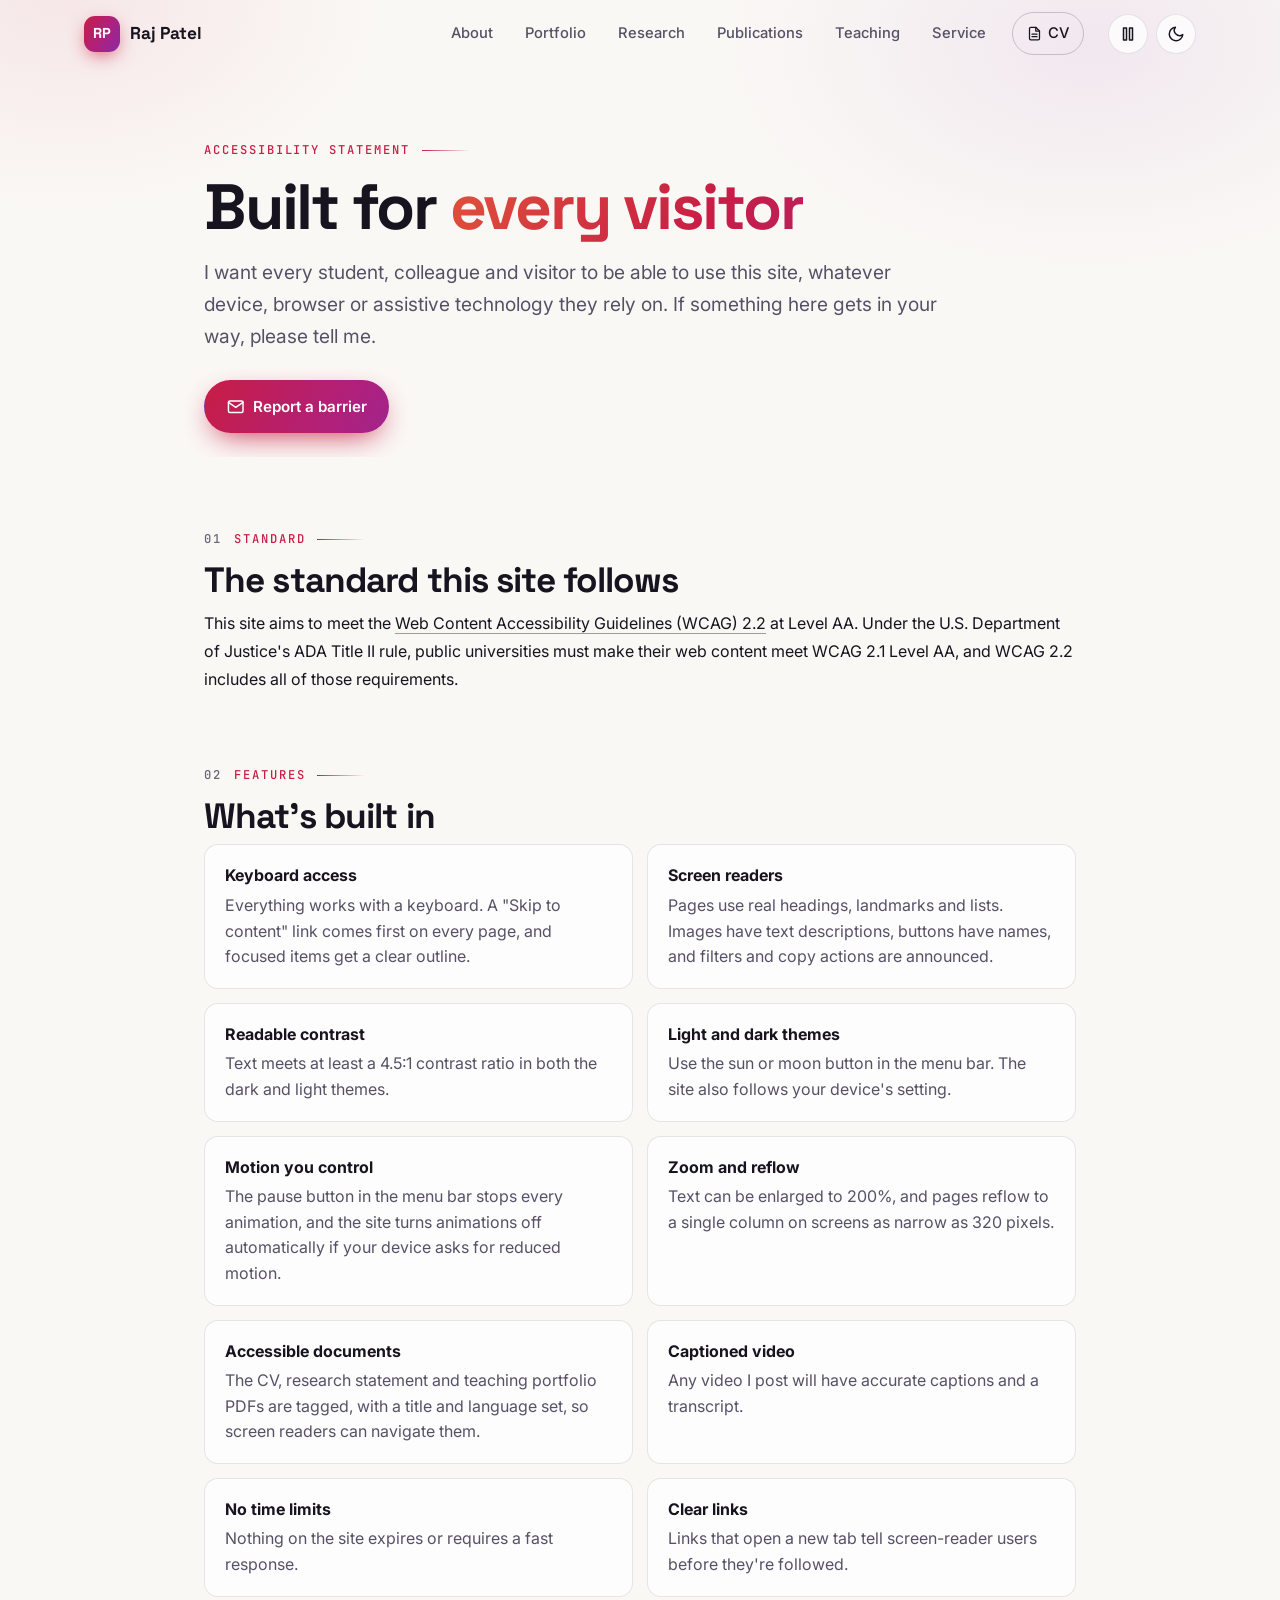
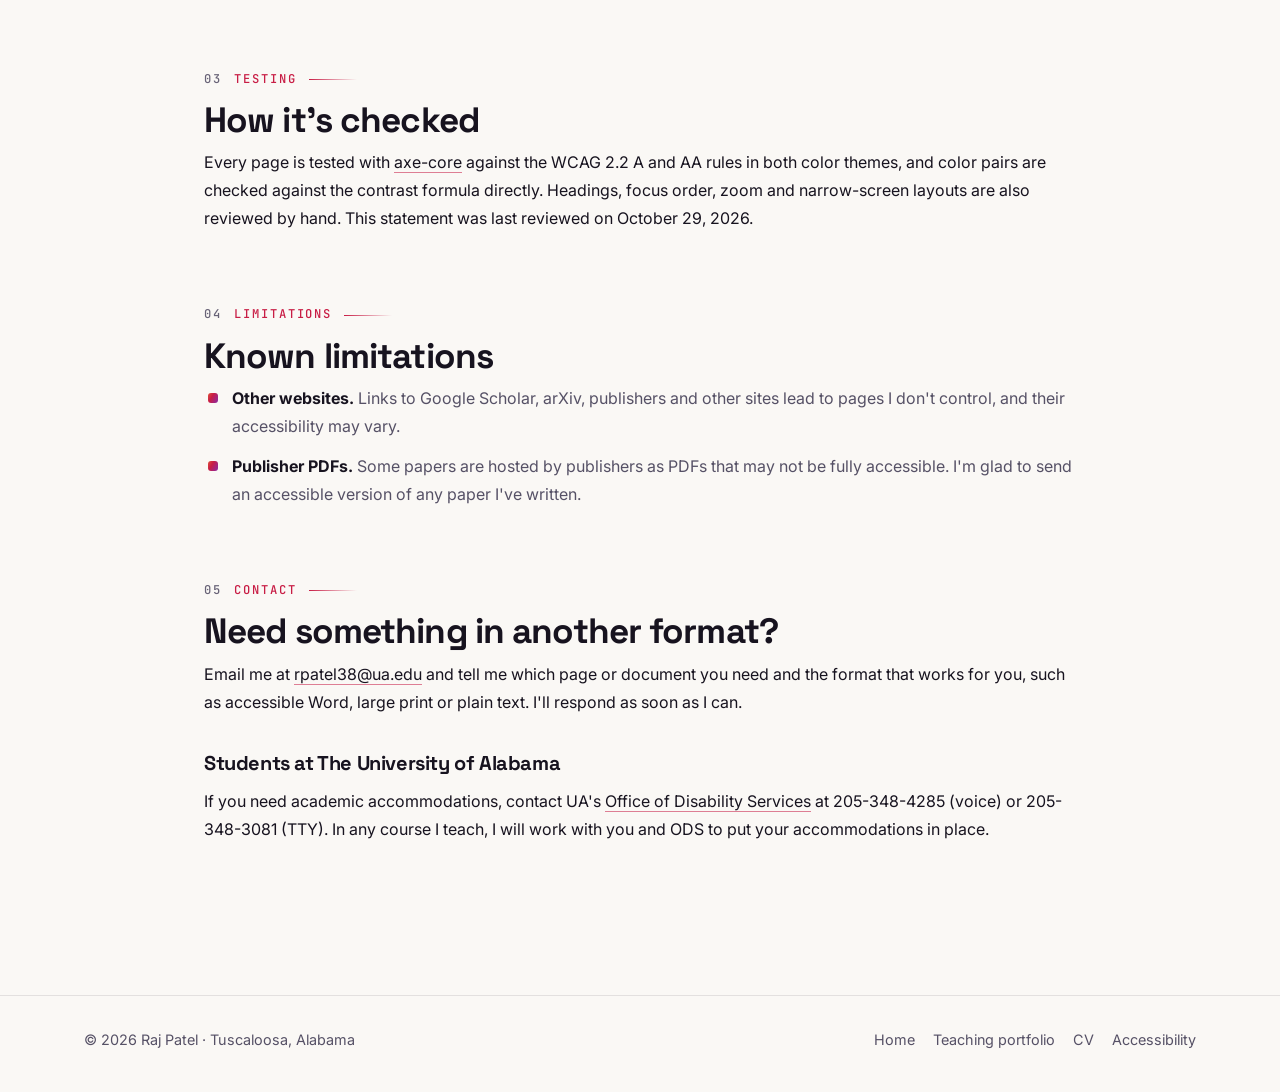
==== accessibility.html @ 174782ba "Added Accessibility Requirement" ====
<!DOCTYPE html>
<html lang="en" data-theme="dark">
<head>
  <meta charset="utf-8">
  <meta name="viewport" content="width=device-width, initial-scale=1">
  <title>Accessibility · Raj Patel</title>
  <meta name="description" content="Accessibility statement for Raj Patel's academic portfolio: standards, built-in features, known limitations, and how to request content in another format.">
  <meta name="author" content="Raj Patel">
  <meta name="theme-color" content="#0b0b12">
  <link rel="canonical" href="https://rajpatel-ua.github.io/accessibility.html">

  <link rel="icon" href="assets/img/favicon.svg" type="image/svg+xml">
  <link rel="preconnect" href="https://fonts.googleapis.com">
  <link rel="preconnect" href="https://fonts.gstatic.com" crossorigin>
  <link href="https://fonts.googleapis.com/css2?family=Inter:wght@400;500;600;700&family=JetBrains+Mono:wght@400;500&family=Space+Grotesk:wght@500;600;700&display=swap" rel="stylesheet">
  <link rel="stylesheet" href="assets/css/style.css">
  <link rel="stylesheet" href="assets/css/doc.css">

  <script>
    (function () {
      var t = localStorage.getItem('theme');
      if (!t) t = window.matchMedia('(prefers-color-scheme: light)').matches ? 'light' : 'dark';
      document.documentElement.setAttribute('data-theme', t);
      document.documentElement.classList.add('js');
      if (localStorage.getItem('motion') === 'paused') document.documentElement.classList.add('motion-paused');
    })();
  </script>
</head>
<body>
  <svg width="0" height="0" style="position:absolute" aria-hidden="true">
    <defs>
      <symbol id="i-sun" viewBox="0 0 24 24"><circle cx="12" cy="12" r="5"/><line x1="12" y1="1" x2="12" y2="3"/><line x1="12" y1="21" x2="12" y2="23"/><line x1="4.22" y1="4.22" x2="5.64" y2="5.64"/><line x1="18.36" y1="18.36" x2="19.78" y2="19.78"/><line x1="1" y1="12" x2="3" y2="12"/><line x1="21" y1="12" x2="23" y2="12"/><line x1="4.22" y1="19.78" x2="5.64" y2="18.36"/><line x1="18.36" y1="5.64" x2="19.78" y2="4.22"/></symbol>
      <symbol id="i-moon" viewBox="0 0 24 24"><path d="M21 12.79A9 9 0 1 1 11.21 3 7 7 0 0 0 21 12.79z"/></symbol>
      <symbol id="i-menu" viewBox="0 0 24 24"><line x1="3" y1="7" x2="21" y2="7"/><line x1="3" y1="12" x2="21" y2="12"/><line x1="3" y1="17" x2="21" y2="17"/></symbol>
      <symbol id="i-close" viewBox="0 0 24 24"><line x1="18" y1="6" x2="6" y2="18"/><line x1="6" y1="6" x2="18" y2="18"/></symbol>
      <symbol id="i-file" viewBox="0 0 24 24"><path d="M14 2H6a2 2 0 0 0-2 2v16a2 2 0 0 0 2 2h12a2 2 0 0 0 2-2V8z"/><polyline points="14 2 14 8 20 8"/><line x1="16" y1="13" x2="8" y2="13"/><line x1="16" y1="17" x2="8" y2="17"/></symbol>
      <symbol id="i-mail" viewBox="0 0 24 24"><path d="M4 4h16c1.1 0 2 .9 2 2v12c0 1.1-.9 2-2 2H4c-1.1 0-2-.9-2-2V6c0-1.1.9-2 2-2z"/><polyline points="22,6 12,13 2,6"/></symbol>
      <symbol id="i-play" viewBox="0 0 24 24"><polygon points="6 4 20 12 6 20 6 4"/></symbol>
      <symbol id="i-pause" viewBox="0 0 24 24"><rect x="6" y="4" width="4" height="16"/><rect x="14" y="4" width="4" height="16"/></symbol>
    </defs>
  </svg>

  <a class="skip-link" href="#main">Skip to content</a>

  <header class="nav is-scrolled" id="nav">
    <div class="container nav__inner">
      <a href="index.html" class="brand" aria-label="Raj Patel, home">
        <span class="brand__mark">RP</span>
        <span class="brand__name">Raj Patel</span>
      </a>
      <nav class="nav__links" id="nav-links" aria-label="Primary">
        <a href="index.html#about">About</a>
        <a href="index.html#portfolio">Portfolio</a>
        <a href="index.html#research">Research</a>
        <a href="index.html#publications">Publications</a>
        <a href="teaching.html">Teaching</a>
        <a href="index.html#service">Service</a>
        <a href="cv.html" class="nav__cta"><svg aria-hidden="true" focusable="false" class="icon"><use href="#i-file"/></svg> CV</a>
      </nav>
      <div class="nav__actions">
        <button class="icon-btn" id="motion-toggle" aria-pressed="false" aria-label="Pause animations" title="Pause animations">
          <svg aria-hidden="true" focusable="false" class="icon icon--pause"><use href="#i-pause"/></svg>
          <svg aria-hidden="true" focusable="false" class="icon icon--play"><use href="#i-play"/></svg>
        </button>
        <button class="icon-btn" id="theme-toggle" aria-label="Switch color theme" title="Switch color theme">
          <svg aria-hidden="true" focusable="false" class="icon icon--sun"><use href="#i-sun"/></svg>
          <svg aria-hidden="true" focusable="false" class="icon icon--moon"><use href="#i-moon"/></svg>
        </button>
        <button class="icon-btn nav__burger" id="nav-burger" aria-label="Open menu" aria-expanded="false" aria-controls="nav-links">
          <svg aria-hidden="true" focusable="false" class="icon icon--open"><use href="#i-menu"/></svg>
          <svg aria-hidden="true" focusable="false" class="icon icon--close"><use href="#i-close"/></svg>
        </button>
      </div>
    </div>
  </header>

  <main id="main">
    <section class="page-hero">
      <div class="container">
        <p class="eyebrow">Accessibility statement</p>
        <h1>Built for <span class="grad-text">every visitor</span></h1>
        <p class="page-hero__lead">
          I want every student, colleague and visitor to be able to use this site, whatever device, browser or
          assistive technology they rely on. If something here gets in your way, please tell me.
        </p>
        <div class="page-hero__actions">
          <a class="btn btn--primary" href="mailto:rpatel38@ua.edu?subject=Accessibility%20on%20rajpatel-ua.github.io"><svg aria-hidden="true" focusable="false" class="icon"><use href="#i-mail"/></svg> Report a barrier</a>
        </div>
      </div>
    </section>

    <div class="doc">
      <section class="doc-section" id="standard">
        <p class="eyebrow"><span>01</span> Standard</p>
        <h2>The standard this site follows</h2>
        <p>
          This site aims to meet the <a href="https://www.w3.org/TR/WCAG22/" target="_blank" rel="noopener">Web Content
          Accessibility Guidelines (WCAG) 2.2</a> at Level AA. Under the U.S. Department of Justice's ADA Title II rule,
          public universities must make their web content meet WCAG 2.1 Level AA, and WCAG 2.2 includes all of
          those requirements.
        </p>
      </section>

      <section class="doc-section" id="features">
        <p class="eyebrow"><span>02</span> Features</p>
        <h2>What's built in</h2>
        <ul class="a11y-list">
          <li><b>Keyboard access</b>Everything works with a keyboard. A "Skip to content" link comes first on every page, and focused items get a clear outline.</li>
          <li><b>Screen readers</b>Pages use real headings, landmarks and lists. Images have text descriptions, buttons have names, and filters and copy actions are announced.</li>
          <li><b>Readable contrast</b>Text meets at least a 4.5:1 contrast ratio in both the dark and light themes.</li>
          <li><b>Light and dark themes</b>Use the sun or moon button in the menu bar. The site also follows your device's setting.</li>
          <li><b>Motion you control</b>The pause button in the menu bar stops every animation, and the site turns animations off automatically if your device asks for reduced motion.</li>
          <li><b>Zoom and reflow</b>Text can be enlarged to 200%, and pages reflow to a single column on screens as narrow as 320 pixels.</li>
          <li><b>Accessible documents</b>The CV, research statement and teaching portfolio PDFs are tagged, with a title and language set, so screen readers can navigate them.</li>
          <li><b>Captioned video</b>Any video I post will have accurate captions and a transcript.</li>
          <li><b>No time limits</b>Nothing on the site expires or requires a fast response.</li>
          <li><b>Clear links</b>Links that open a new tab tell screen-reader users before they're followed.</li>
        </ul>
      </section>

      <section class="doc-section" id="testing">
        <p class="eyebrow"><span>03</span> Testing</p>
        <h2>How it's checked</h2>
        <p>
          Every page is tested with <a href="https://github.com/dequelabs/axe-core" target="_blank" rel="noopener">axe-core</a>
          against the WCAG 2.2 A and AA rules in both color themes, and color pairs are checked against the contrast
          formula directly. Headings, focus order, zoom and narrow-screen layouts are also reviewed by hand. This
          statement was last reviewed on October 29, 2026.
        </p>
      </section>

      <section class="doc-section" id="limitations">
        <p class="eyebrow"><span>04</span> Limitations</p>
        <h2>Known limitations</h2>
        <ul class="checklist">
          <li><b>Other websites.</b> Links to Google Scholar, arXiv, publishers and other sites lead to pages I don't control, and their accessibility may vary.</li>
          <li><b>Publisher PDFs.</b> Some papers are hosted by publishers as PDFs that may not be fully accessible. I'm glad to send an accessible version of any paper I've written.</li>
        </ul>
      </section>

      <section class="doc-section" id="contact">
        <p class="eyebrow"><span>05</span> Contact</p>
        <h2>Need something in another format?</h2>
        <p>
          Email me at <a href="mailto:rpatel38@ua.edu?subject=Accessibility%20on%20rajpatel-ua.github.io">rpatel38@ua.edu</a>
          and tell me which page or document you need and the format that works for you, such as accessible Word,
          large print or plain text. I'll respond as soon as I can.
        </p>
        <h3>Students at The University of Alabama</h3>
        <p>
          If you need academic accommodations, contact UA's
          <a href="https://ods.ua.edu/" target="_blank" rel="noopener">Office of Disability Services</a>
          at 205-348-4285 (voice) or 205-348-3081 (TTY). In any course I teach, I will work with you and ODS to put
          your accommodations in place.
        </p>
      </section>
    </div>
  </main>

  <footer class="footer">
    <div class="container footer__inner">
      <p>© <span id="year">2026</span> Raj Patel · Tuscaloosa, Alabama</p>
      <p class="footer__links"><a href="index.html">Home</a><a href="teaching.html">Teaching portfolio</a><a href="cv.html">CV</a><a href="accessibility.html" aria-current="page">Accessibility</a></p>
    </div>
  </footer>

  <script src="assets/js/main.js" defer></script>
</body>
</html>
---- assets/css/style.css ----
/* ==========================================================================
   Raj Patel · personal site
   Palette: UA crimson → plum (a nod to the burgundy suit), teal "secure" signal.
   ========================================================================== */

:root {
  --font-display: "Space Grotesk", "Inter", system-ui, sans-serif;
  --font-body: "Inter", system-ui, -apple-system, "Segoe UI", Roboto, sans-serif;
  --font-mono: "JetBrains Mono", ui-monospace, SFMono-Regular, Menlo, monospace;

  --radius-sm: 10px;
  --radius: 18px;
  --radius-lg: 28px;
  --nav-h: 68px;
  --ease: cubic-bezier(.2, .7, .2, 1);
}

[data-theme="dark"] {
  --bg: #0b0b12;
  --bg-2: #101019;
  --surface: rgba(255, 255, 255, .035);
  --surface-solid: #14141f;
  --surface-hover: rgba(255, 255, 255, .06);
  --border: rgba(255, 255, 255, .09);
  --border-strong: rgba(255, 255, 255, .16);
  --text: #eeedf5;
  --muted: #a6a4b8;
  --faint: #908ea6;
  --accent: #ff4f6e;
  --accent-2: #c04bd9;
  --accent-3: #ff7a59;
  --signal: #3ee6c4;
  --accent-soft: rgba(255, 79, 110, .12);
  --plum-soft: rgba(192, 75, 217, .12);
  --signal-soft: rgba(62, 230, 196, .12);
  --shadow: 0 20px 60px -20px rgba(0, 0, 0, .6);
  --nav-bg: rgba(11, 11, 18, .72);
  --canvas-alpha: .55;
  color-scheme: dark;
}

[data-theme="light"] {
  --bg: #faf8f5;
  --bg-2: #f3efe9;
  --surface: rgba(255, 255, 255, .75);
  --surface-solid: #ffffff;
  --surface-hover: #ffffff;
  --border: rgba(24, 18, 36, .1);
  --border-strong: rgba(24, 18, 36, .2);
  --text: #17131f;
  --muted: #565166;
  --faint: #686377;
  --accent: #c81d45;
  --accent-2: #8a2aa6;
  --accent-3: #e0533a;
  --signal: #077562;
  --accent-soft: rgba(200, 29, 69, .08);
  --plum-soft: rgba(138, 42, 166, .08);
  --signal-soft: rgba(12, 154, 128, .1);
  --shadow: 0 20px 50px -24px rgba(40, 20, 50, .25);
  --nav-bg: rgba(250, 248, 245, .78);
  --canvas-alpha: .45;
  color-scheme: light;
}

:root {
  --grad: linear-gradient(120deg, var(--accent-3) 0%, var(--accent) 38%, var(--accent-2) 100%);
  /* Deeper gradient for filled controls so white text stays above 5.6:1 */
  --grad-fill: linear-gradient(120deg, #c81d45 0%, #b0207a 50%, #8a2aa6 100%);
}

/* ---------- Base ---------- */
*, *::before, *::after { box-sizing: border-box; }

html {
  scroll-behavior: smooth;
  scroll-padding-top: calc(var(--nav-h) + 16px);
  -webkit-text-size-adjust: 100%;
}

body {
  margin: 0;
  font-family: var(--font-body);
  font-size: 1rem;
  line-height: 1.65;
  color: var(--text);
  background: var(--bg);
  -webkit-font-smoothing: antialiased;
  text-rendering: optimizeLegibility;
  transition: background-color .4s var(--ease), color .4s var(--ease);
  overflow-x: hidden;
}

img { max-width: 100%; display: block; }
a { color: inherit; text-decoration: none; }
p { margin: 0 0 1rem; }
h1, h2, h3, h4 {
  font-family: var(--font-display);
  line-height: 1.15;
  margin: 0;
  letter-spacing: -.02em;
}
ul, ol { margin: 0; padding: 0; }
button { font: inherit; color: inherit; cursor: pointer; }
::selection { background: #c81d45; color: #fff; }

:focus-visible {
  outline: 2px solid var(--accent);
  outline-offset: 3px;
  border-radius: 6px;
}

.container {
  width: 100%;
  max-width: 1160px;
  margin: 0 auto;
  padding: 0 24px;
}

.icon {
  width: 1.15em;
  height: 1.15em;
  flex-shrink: 0;
  fill: none;
  stroke: currentColor;
  stroke-width: 2;
  stroke-linecap: round;
  stroke-linejoin: round;
}

.mono { font-family: var(--font-mono); font-size: .82rem; }
.muted { color: var(--faint); }

.grad-text {
  background: var(--grad);
  background-size: 200% 100%;
  -webkit-background-clip: text;
  background-clip: text;
  color: transparent;
  animation: shimmer 8s ease-in-out infinite;
}

@keyframes shimmer {
  0%, 100% { background-position: 0% 50%; }
  50% { background-position: 100% 50%; }
}

.skip-link {
  position: absolute;
  left: 16px;
  top: -60px;
  z-index: 100;
  padding: 10px 16px;
  background: var(--accent);
  color: #fff;
  border-radius: var(--radius-sm);
  transition: top .2s;
}
.skip-link:focus { top: 16px; }

/* ---------- Buttons ---------- */
.btn {
  display: inline-flex;
  align-items: center;
  gap: .55rem;
  padding: .8rem 1.35rem;
  border-radius: 999px;
  font-weight: 600;
  font-size: .95rem;
  border: 1px solid transparent;
  transition: transform .25s var(--ease), box-shadow .25s var(--ease), background-color .25s, border-color .25s;
  white-space: nowrap;
}
.btn:hover { transform: translateY(-2px); }

.btn--primary {
  background: var(--grad-fill);
  background-size: 150% 100%;
  color: #fff;
  box-shadow: 0 10px 30px -10px var(--accent);
}
.btn--primary:hover {
  background-position: 100% 0;
  box-shadow: 0 16px 40px -12px var(--accent);
}

.btn--ghost {
  background: var(--surface);
  border-color: var(--border-strong);
  backdrop-filter: blur(8px);
}
.btn--ghost:hover { border-color: var(--accent); }

.btn--icon {
  width: 46px;
  height: 46px;
  padding: 0;
  justify-content: center;
  background: var(--surface);
  border-color: var(--border-strong);
}
.btn--icon:hover { border-color: var(--accent); color: var(--accent); }

.btn--sm { padding: .6rem 1.1rem; font-size: .88rem; }

.icon-btn {
  display: inline-grid;
  place-items: center;
  width: 40px;
  height: 40px;
  border-radius: 50%;
  background: var(--surface);
  border: 1px solid var(--border);
  transition: border-color .2s, color .2s, transform .2s;
}
.icon-btn:hover { border-color: var(--accent); color: var(--accent); }
.icon-btn .icon { width: 18px; height: 18px; }

/* ---------- Nav ---------- */
.nav {
  position: fixed;
  inset: 0 0 auto 0;
  height: var(--nav-h);
  z-index: 50;
  transition: background-color .3s, border-color .3s, backdrop-filter .3s;
  border-bottom: 1px solid transparent;
}
.nav.is-scrolled {
  background: var(--nav-bg);
  backdrop-filter: saturate(160%) blur(14px);
  -webkit-backdrop-filter: saturate(160%) blur(14px);
  border-bottom-color: var(--border);
}

.nav__inner {
  height: 100%;
  display: flex;
  align-items: center;
  justify-content: space-between;
  gap: 24px;
}

.brand {
  display: inline-flex;
  align-items: center;
  gap: 10px;
  font-family: var(--font-display);
  font-weight: 700;
  font-size: 1.08rem;
}
.brand__mark {
  display: grid;
  place-items: center;
  width: 36px;
  height: 36px;
  border-radius: 11px;
  background: var(--grad-fill);
  color: #fff;
  font-size: .9rem;
  letter-spacing: .02em;
  box-shadow: 0 6px 20px -6px var(--accent);
  transition: transform .4s var(--ease);
}
.brand:hover .brand__mark { transform: rotate(-8deg) scale(1.05); }

.nav__links {
  display: flex;
  align-items: center;
  gap: 4px;
  margin-left: auto;
}
.nav__links a {
  position: relative;
  padding: 8px 14px;
  font-size: .92rem;
  font-weight: 500;
  color: var(--muted);
  border-radius: 999px;
  transition: color .2s, background-color .2s;
}
.nav__links a:hover { color: var(--text); }
.nav__links a.is-active { color: var(--text); background: var(--surface-hover); }
.nav__links .nav__cta {
  margin-left: 8px;
  color: var(--text);
  border: 1px solid var(--border-strong);
}
.nav__links .nav__cta:hover { border-color: var(--accent); color: var(--accent); }

.nav__actions { display: flex; gap: 8px; align-items: center; }

[data-theme="dark"] .icon--moon,
[data-theme="light"] .icon--sun { display: none; }

.nav__burger { display: none; }
.nav__burger .icon--close { display: none; }
.nav__burger[aria-expanded="true"] .icon--open { display: none; }
.nav__burger[aria-expanded="true"] .icon--close { display: block; }

/* ---------- Hero ---------- */
.hero {
  position: relative;
  min-height: 100vh;
  min-height: 100svh;
  display: flex;
  align-items: center;
  padding: calc(var(--nav-h) + 48px) 0 96px;
  overflow: hidden;
  isolation: isolate;
}

.hero__canvas {
  position: absolute;
  inset: 0;
  width: 100%;
  height: 100%;
  z-index: -1;
  opacity: var(--canvas-alpha);
  -webkit-mask-image: linear-gradient(to bottom, #000 55%, transparent);
  mask-image: linear-gradient(to bottom, #000 55%, transparent);
}

.hero__glow {
  position: absolute;
  inset: 0;
  z-index: -2;
  background:
    radial-gradient(600px 420px at 78% 35%, var(--plum-soft), transparent 70%),
    radial-gradient(520px 380px at 12% 20%, var(--accent-soft), transparent 70%),
    radial-gradient(500px 300px at 50% 110%, var(--signal-soft), transparent 70%);
}

.hero__grid {
  display: grid;
  grid-template-columns: 1.12fr .88fr;
  gap: 64px;
  align-items: center;
}

.pill {
  display: inline-flex;
  align-items: center;
  gap: 10px;
  padding: 7px 14px 7px 12px;
  margin-bottom: 26px;
  font-family: var(--font-mono);
  font-size: .76rem;
  color: var(--muted);
  border: 1px solid var(--border-strong);
  border-radius: 999px;
  background: var(--surface);
  backdrop-filter: blur(8px);
}
.pill__dot, .live-dot {
  position: relative;
  width: 8px;
  height: 8px;
  border-radius: 50%;
  background: var(--signal);
  flex-shrink: 0;
}
.pill__dot::after, .live-dot::after {
  content: "";
  position: absolute;
  inset: -4px;
  border-radius: 50%;
  border: 2px solid var(--signal);
  opacity: 0;
  animation: ping 2.4s var(--ease) infinite;
}
@keyframes ping {
  0% { transform: scale(.5); opacity: .8; }
  100% { transform: scale(1.8); opacity: 0; }
}

.hero__title {
  font-size: clamp(2.9rem, 6.4vw, 5.4rem);
  font-weight: 700;
  letter-spacing: -.035em;
  line-height: 1.02;
  margin-bottom: 22px;
}

.hero__lead {
  font-size: clamp(1.15rem, 1.9vw, 1.45rem);
  line-height: 1.5;
  color: var(--muted);
  max-width: 32ch;
  margin-bottom: 26px;
}

.terminal {
  display: inline-flex;
  flex-wrap: wrap;
  align-items: center;
  gap: 10px;
  padding: 12px 18px;
  margin-bottom: 32px;
  font-family: var(--font-mono);
  font-size: .9rem;
  background: var(--surface-solid);
  border: 1px solid var(--border);
  border-radius: 14px;
  box-shadow: var(--shadow);
  max-width: 100%;
}
.terminal__prompt { color: var(--signal); }
.terminal__cmd { color: var(--faint); }
.terminal__out { color: var(--text); font-weight: 500; min-height: 1.4em; }
.terminal__caret {
  display: inline-block;
  width: 9px;
  height: 1.15em;
  margin-left: -6px;
  background: var(--accent);
  border-radius: 2px;
  animation: blink 1s steps(1) infinite;
}
@keyframes blink { 50% { opacity: 0; } }

.hero__ctas {
  display: flex;
  flex-wrap: wrap;
  gap: 12px;
  margin-bottom: 44px;
}

.stats {
  display: grid;
  grid-template-columns: repeat(4, minmax(0, 1fr));
  gap: 8px;
  margin: 0;
  padding-top: 26px;
  border-top: 1px solid var(--border);
  max-width: 520px;
}
.stat { display: flex; flex-direction: column-reverse; }
.stat dt {
  font-family: var(--font-mono);
  font-size: .74rem;
  text-transform: uppercase;
  letter-spacing: .1em;
  color: var(--faint);
}
.stat dd {
  margin: 0;
  font-family: var(--font-display);
  font-size: clamp(1.7rem, 3vw, 2.2rem);
  font-weight: 700;
  line-height: 1.1;
}
.stats__note {
  margin-top: 10px;
  font-family: var(--font-mono);
  font-size: .72rem;
  color: var(--faint);
}

/* Portrait */
.hero__visual { display: flex; justify-content: center; }

.portrait {
  position: relative;
  width: min(420px, 100%);
  aspect-ratio: 4 / 5;
}

.portrait__ring {
  position: absolute;
  inset: -3px;
  border-radius: calc(var(--radius-lg) + 3px);
  overflow: hidden;
  z-index: 0;
}
.portrait__ring::before {
  content: "";
  position: absolute;
  inset: -50%;
  background: conic-gradient(from 0deg, var(--accent-3), var(--accent), var(--accent-2), var(--signal), var(--accent-3));
  animation: spin 10s linear infinite;
}
.portrait::before {
  content: "";
  position: absolute;
  inset: 8%;
  z-index: -1;
  background: var(--grad);
  filter: blur(60px);
  opacity: .45;
  border-radius: 50%;
}
@keyframes spin { to { transform: rotate(360deg); } }

.portrait__frame {
  position: relative;
  z-index: 1;
  width: 100%;
  height: 100%;
  border-radius: var(--radius-lg);
  overflow: hidden;
  background: var(--surface-solid);
}
.portrait__frame img {
  width: 100%;
  height: 100%;
  object-fit: cover;
  object-position: 50% 12%;
  transform: scale(1.02);
  transition: transform .8s var(--ease);
}
.portrait:hover .portrait__frame img { transform: scale(1.06); }



.scroll-cue {
  position: absolute;
  left: 50%;
  bottom: 28px;
  width: 26px;
  height: 42px;
  margin-left: -13px;
  border: 2px solid var(--border-strong);
  border-radius: 14px;
}
.scroll-cue span {
  position: absolute;
  left: 50%;
  top: 8px;
  width: 4px;
  height: 8px;
  margin-left: -2px;
  border-radius: 2px;
  background: var(--accent);
  animation: scroll 1.8s var(--ease) infinite;
}
@keyframes scroll {
  0% { transform: translateY(0); opacity: 1; }
  80% { transform: translateY(14px); opacity: 0; }
  100% { opacity: 0; }
}

/* ---------- Sections ---------- */
.section { padding: 112px 0; position: relative; }
.section--tight { padding: 0 0 24px; }

.section__head { max-width: 760px; margin-bottom: 56px; }
.section__head h2 {
  font-size: clamp(2rem, 4.2vw, 3.2rem);
  font-weight: 700;
  letter-spacing: -.03em;
}
.section__sub {
  margin: 18px 0 0;
  font-size: 1.08rem;
  color: var(--muted);
}
.section__sub a {
  color: var(--text);
  border-bottom: 1px solid var(--accent);
}
.section__sub a:hover { color: var(--accent); }

.eyebrow {
  display: flex;
  align-items: center;
  gap: 12px;
  margin-bottom: 14px;
  font-family: var(--font-mono);
  font-size: .76rem;
  font-weight: 500;
  text-transform: uppercase;
  letter-spacing: .16em;
  color: var(--accent);
}
.eyebrow span {
  color: var(--faint);
}
.eyebrow::after {
  content: "";
  height: 1px;
  width: 48px;
  background: linear-gradient(90deg, var(--accent), transparent);
}
.eyebrow--inline::after { display: none; }

/* ---------- About ---------- */
.about {
  display: grid;
  grid-template-columns: 1.55fr 1fr;
  gap: 56px;
  align-items: start;
}
.about__body p {
  color: var(--muted);
  font-size: 1.05rem;
  line-height: 1.8;
}
.about__body strong { color: var(--text); font-weight: 600; }
.about__body .about__intro {
  font-size: clamp(1.15rem, 1.8vw, 1.32rem);
  line-height: 1.6;
  color: var(--text);
  margin-bottom: 1.4rem;
}

.toolbox { margin-top: 32px; }
.toolbox__label {
  font-family: var(--font-mono);
  font-size: .72rem;
  text-transform: uppercase;
  letter-spacing: .14em;
  color: var(--faint) !important;
  margin-bottom: 12px !important;
}

.tags {
  display: flex;
  flex-wrap: wrap;
  gap: 8px;
  list-style: none;
}
.tags li {
  padding: 6px 13px;
  font-size: .84rem;
  color: var(--muted);
  background: var(--surface);
  border: 1px solid var(--border);
  border-radius: 999px;
  transition: border-color .2s, color .2s, transform .2s;
}
.tags li:hover { border-color: var(--accent); color: var(--text); transform: translateY(-1px); }
.tags--outline li { border-color: color-mix(in srgb, var(--accent) 40%, transparent); color: var(--text); }
.tags--sm li { font-size: .78rem; padding: 4px 11px; }

.facts {
  position: sticky;
  top: calc(var(--nav-h) + 24px);
  padding: 8px;
  border-radius: var(--radius);
  background: var(--surface);
  border: 1px solid var(--border);
  box-shadow: var(--shadow);
}
.facts__row {
  display: flex;
  align-items: center;
  gap: 16px;
  padding: 16px;
  border-radius: 12px;
  transition: background-color .2s;
}
.facts__row + .facts__row { border-top: 1px solid var(--border); }
.facts__row:hover { background: var(--surface-hover); }
.facts__row .icon {
  width: 40px;
  height: 40px;
  padding: 10px;
  border-radius: 12px;
  color: var(--accent);
  background: var(--accent-soft);
}
.facts__row span {
  display: block;
  font-family: var(--font-mono);
  font-size: .74rem;
  text-transform: uppercase;
  letter-spacing: .1em;
  color: var(--faint);
}
.facts__row strong { font-weight: 600; font-size: .98rem; }

/* ---------- News ---------- */
.news {
  display: grid;
  grid-template-columns: 180px 1fr;
  gap: 32px;
  padding: 32px 36px;
  border-radius: var(--radius);
  background: var(--surface);
  border: 1px solid var(--border);
}
.news__title {
  display: flex;
  align-items: center;
  gap: 12px;
  font-size: 1.3rem;
  height: fit-content;
}
.news__list { list-style: none; }
.news__list li {
  display: grid;
  grid-template-columns: 96px 1fr;
  gap: 16px;
  padding: 12px 0;
  border-bottom: 1px dashed var(--border);
}
.news__list li:first-child { padding-top: 0; }
.news__list li:last-child { border-bottom: 0; padding-bottom: 0; }
.news__list time {
  font-family: var(--font-mono);
  font-size: .78rem;
  color: var(--accent);
  padding-top: 3px;
  white-space: nowrap;
}
.news__list p { margin: 0; color: var(--muted); font-size: .97rem; }
.news__list strong { color: var(--text); font-weight: 600; }
.news__list a { color: var(--text); border-bottom: 1px solid color-mix(in srgb, var(--accent) 50%, transparent); transition: color .2s; }
.news__list a:hover { color: var(--accent); }

/* ---------- Research ---------- */
.spotlight {
  display: grid;
  grid-template-columns: 1.2fr .8fr;
  gap: 48px;
  padding: 48px;
  border-radius: var(--radius-lg);
  border: 1px solid transparent;
  background:
    linear-gradient(var(--surface-solid), var(--surface-solid)) padding-box,
    linear-gradient(135deg, color-mix(in srgb, var(--accent) 70%, transparent), var(--border) 40%, var(--border) 60%, color-mix(in srgb, var(--accent-2) 70%, transparent)) border-box;
  box-shadow: var(--shadow);
  margin-bottom: 24px;
  position: relative;
  overflow: hidden;
}
.spotlight::before {
  content: "";
  position: absolute;
  width: 420px;
  height: 420px;
  top: -200px;
  right: -120px;
  background: radial-gradient(circle, var(--plum-soft), transparent 70%);
  pointer-events: none;
}
.spotlight__badge {
  display: inline-flex;
  align-items: center;
  gap: 8px;
  padding: 6px 12px;
  border-radius: 999px;
  font-family: var(--font-mono);
  font-size: .72rem;
  text-transform: uppercase;
  letter-spacing: .1em;
  color: var(--accent);
  background: var(--accent-soft);
  margin-bottom: 18px;
}
.spotlight h3 {
  font-size: clamp(1.45rem, 2.4vw, 1.95rem);
  font-weight: 700;
  line-height: 1.22;
  margin-bottom: 12px;
}
.spotlight__venue {
  font-family: var(--font-mono);
  font-size: .82rem;
  color: var(--accent-2);
  margin-bottom: 18px;
}
[data-theme="dark"] .spotlight__venue { color: #d98ae8; }
.spotlight__text > p:not([class]) { color: var(--muted); line-height: 1.75; }
.spotlight__note {
  padding: 12px 16px;
  border-left: 3px solid var(--accent);
  background: var(--accent-soft);
  border-radius: 0 10px 10px 0;
  font-size: .95rem;
  color: var(--muted);
}
.spotlight__note strong { color: var(--text); }
.spotlight__links {
  display: flex;
  flex-wrap: wrap;
  align-items: center;
  gap: 16px;
  margin-top: 24px;
}

.pipeline {
  position: relative;
  display: flex;
  flex-direction: column;
  justify-content: center;
}
.pipeline__stage {
  position: relative;
  padding: 18px 20px 18px 64px;
  border-radius: 14px;
  background: var(--surface);
  border: 1px solid var(--border);
  transition: border-color .3s, transform .3s var(--ease);
}
.pipeline__stage:hover { border-color: var(--accent); transform: translateX(4px); }
.pipeline__stage strong { display: block; font-family: var(--font-display); font-size: 1.02rem; }
.pipeline__meta { font-family: var(--font-mono); font-size: .72rem; color: var(--faint); }
.pipeline__num {
  position: absolute;
  left: 16px;
  top: 50%;
  transform: translateY(-50%);
  display: grid;
  place-items: center;
  width: 34px;
  height: 34px;
  border-radius: 10px;
  font-family: var(--font-mono);
  font-size: .78rem;
  font-weight: 500;
  color: #fff;
  background: var(--grad-fill);
}
.pipeline__link {
  position: relative;
  height: 26px;
  margin-left: 32px;
  width: 2px;
  background: var(--border-strong);
  overflow: hidden;
}
.pipeline__link::after {
  content: "";
  position: absolute;
  left: 0;
  top: -12px;
  width: 2px;
  height: 12px;
  background: var(--signal);
  box-shadow: 0 0 8px var(--signal);
  animation: packet 1.6s linear infinite;
}
.pipeline__link:nth-of-type(4)::after { animation-delay: .8s; }
@keyframes packet { to { transform: translateY(40px); } }

.pipeline__legend {
  display: flex;
  flex-wrap: wrap;
  gap: 8px 18px;
  margin-top: 18px;
  font-family: var(--font-mono);
  font-size: .72rem;
  color: var(--faint);
}
.pipeline__legend span { display: inline-flex; align-items: center; gap: 8px; }
.dot { width: 8px; height: 8px; border-radius: 50%; display: inline-block; }
.dot--threat { background: var(--accent); box-shadow: 0 0 10px var(--accent); }
.dot--defense { background: var(--signal); box-shadow: 0 0 10px var(--signal); }

.themes {
  display: grid;
  grid-template-columns: repeat(2, minmax(0, 1fr));
  gap: 24px;
}
.theme {
  --mx: 50%;
  --my: 0%;
  position: relative;
  padding: 32px;
  border-radius: var(--radius);
  background: var(--surface);
  border: 1px solid var(--border);
  overflow: hidden;
  transition: border-color .3s, transform .4s var(--ease), box-shadow .4s;
}
.theme::before {
  content: "";
  position: absolute;
  inset: 0;
  background: radial-gradient(360px circle at var(--mx) var(--my), var(--accent-soft), transparent 60%);
  opacity: 0;
  transition: opacity .3s;
  pointer-events: none;
}
.theme:hover {
  border-color: color-mix(in srgb, var(--accent) 45%, transparent);
  transform: translateY(-4px);
  box-shadow: var(--shadow);
}
.theme:hover::before { opacity: 1; }
.theme > * { position: relative; }

.theme__icon {
  display: grid;
  place-items: center;
  width: 50px;
  height: 50px;
  margin-bottom: 20px;
  border-radius: 14px;
  color: var(--accent);
  background: linear-gradient(135deg, var(--accent-soft), var(--plum-soft));
  border: 1px solid color-mix(in srgb, var(--accent) 25%, transparent);
}
.theme__icon .icon { width: 22px; height: 22px; }
.theme h3 { font-size: 1.3rem; margin-bottom: 10px; }
.theme p { color: var(--muted); font-size: .98rem; line-height: 1.7; }
.theme__papers {
  list-style: none;
  display: flex;
  flex-wrap: wrap;
  gap: 6px;
  margin-top: 18px;
}
.theme__papers li {
  font-family: var(--font-mono);
  font-size: .74rem;
  padding: 4px 10px;
  border-radius: 6px;
  color: var(--muted);
  background: var(--bg-2);
  border: 1px solid var(--border);
}

.next {
  display: grid;
  grid-template-columns: auto 1fr;
  gap: 28px;
  margin-top: 24px;
  padding: 36px;
  border-radius: var(--radius);
  border: 1px dashed color-mix(in srgb, var(--signal) 50%, transparent);
  background:
    radial-gradient(500px 200px at 0% 0%, var(--signal-soft), transparent 70%),
    var(--surface);
}
.next__icon {
  display: grid;
  place-items: center;
  width: 60px;
  height: 60px;
  border-radius: 18px;
  color: var(--signal);
  background: var(--signal-soft);
}
.next__icon .icon { width: 28px; height: 28px; }
.next .eyebrow { color: var(--signal); margin-bottom: 6px; }
.next h3 { font-size: 1.45rem; margin-bottom: 12px; }
.next p { color: var(--muted); line-height: 1.75; max-width: 75ch; }
.next .tags { margin-top: 6px; }
.next .tags li { border-color: color-mix(in srgb, var(--signal) 40%, transparent); }

/* ---------- Publications ---------- */
.filters {
  display: flex;
  flex-wrap: wrap;
  gap: 8px;
  margin-bottom: 20px;
}
.filter {
  display: inline-flex;
  align-items: center;
  gap: 8px;
  padding: 8px 16px;
  font-size: .9rem;
  font-weight: 500;
  border-radius: 999px;
  border: 1px solid var(--border-strong);
  background: var(--surface);
  color: var(--muted);
  transition: all .25s var(--ease);
}
.filter span {
  font-family: var(--font-mono);
  font-size: .72rem;
  padding: 1px 7px;
  border-radius: 999px;
  background: var(--bg-2);
  color: var(--faint);
}
.filter:hover { color: var(--text); border-color: var(--accent); }
.filter.is-active {
  color: #fff;
  border-color: transparent;
  background: var(--grad-fill);
  box-shadow: 0 8px 24px -10px var(--accent);
}
.filter.is-active span { background: rgba(255, 255, 255, .22); color: #fff; }

.pubs { list-style: none; }
.pub {
  display: grid;
  grid-template-columns: 76px 1fr;
  gap: 24px;
  padding: 26px 20px;
  margin: 0 -20px;
  border-radius: 14px;
  border-bottom: 1px solid var(--border);
  transition: background-color .25s;
}
.pub:hover { background: var(--surface); }
.pub.is-hidden { display: none; }
.pub__year {
  font-family: var(--font-mono);
  font-size: .85rem;
  color: var(--faint);
  padding-top: 3px;
}
.pub h3 {
  font-size: 1.12rem;
  font-weight: 600;
  line-height: 1.4;
  letter-spacing: -.01em;
  margin-bottom: 8px;
}
.pub h3 a {
  background-image: linear-gradient(var(--accent), var(--accent));
  background-size: 0% 1px;
  background-position: 0 100%;
  background-repeat: no-repeat;
  transition: background-size .35s var(--ease), color .2s;
}
.pub h3 a:hover { color: var(--accent); background-size: 100% 1px; }
.pub h3 a::after {
  content: " ↗";
  content: " ↗" / "";
  font-size: .85em;
  color: var(--faint);
  transition: color .2s;
}
.pub h3 a:hover::after { color: var(--accent); }
.pub__authors { color: var(--muted); font-size: .94rem; margin-bottom: 8px; }
.pub__authors b {
  color: var(--text);
  font-weight: 600;
  background: linear-gradient(transparent 62%, color-mix(in srgb, var(--accent) 30%, transparent) 62%);
}
.pub__meta {
  display: flex;
  flex-wrap: wrap;
  align-items: center;
  gap: 8px;
  margin: 0;
  font-size: .86rem;
  color: var(--faint);
}
.pub__meta a { color: var(--muted); border-bottom: 1px solid var(--border-strong); }
.pub__meta a:hover { color: var(--accent); }

.pub--featured {
  background: linear-gradient(90deg, var(--accent-soft), transparent 60%);
  border-left: 3px solid var(--accent);
}

.badge {
  display: inline-block;
  padding: 2px 9px;
  font-family: var(--font-mono);
  font-size: .72rem;
  font-weight: 500;
  text-transform: uppercase;
  letter-spacing: .08em;
  border-radius: 6px;
  border: 1px solid;
}
.badge--journal { color: var(--accent-2); border-color: color-mix(in srgb, var(--accent-2) 45%, transparent); background: var(--plum-soft); }
[data-theme="dark"] .badge--journal { color: #d98ae8; }
.badge--conf { color: var(--accent); border-color: color-mix(in srgb, var(--accent) 45%, transparent); background: var(--accent-soft); }
.badge--preprint { color: var(--muted); border-color: var(--border-strong); background: var(--surface); }
.badge--first { color: var(--signal); border-color: color-mix(in srgb, var(--signal) 45%, transparent); background: var(--signal-soft); }

/* ---------- Experience ---------- */
.exp {
  display: grid;
  grid-template-columns: 1.55fr 1fr;
  gap: 56px;
  align-items: start;
}

.timeline {
  list-style: none;
  position: relative;
  padding-left: 36px;
}
.timeline::before {
  content: "";
  position: absolute;
  left: 7px;
  top: 8px;
  bottom: 8px;
  width: 2px;
  background: linear-gradient(to bottom, var(--accent), var(--accent-2) 50%, var(--border));
  border-radius: 2px;
}
.tl { position: relative; padding-bottom: 40px; }
.tl:last-child { padding-bottom: 0; }
.tl::before {
  content: "";
  position: absolute;
  left: -36px;
  top: 4px;
  width: 16px;
  height: 16px;
  border-radius: 50%;
  background: var(--bg);
  border: 3px solid var(--accent);
  box-shadow: 0 0 0 5px var(--accent-soft);
}
.tl:nth-child(n+3)::before { border-color: var(--accent-2); box-shadow: 0 0 0 5px var(--plum-soft); }
.tl__date {
  font-family: var(--font-mono);
  font-size: .76rem;
  text-transform: uppercase;
  letter-spacing: .08em;
  color: var(--accent);
}
.tl h3 { font-size: 1.28rem; margin: 6px 0 4px; }
.tl__org { color: var(--text); opacity: .75; font-weight: 500; margin-bottom: 10px; font-size: .95rem; }
.tl p:not(.tl__org) { color: var(--muted); font-size: .97rem; }
.tl ul { list-style: none; }
.tl ul li {
  position: relative;
  padding-left: 20px;
  margin-bottom: 8px;
  color: var(--muted);
  font-size: .97rem;
}
.tl ul li::before {
  content: "";
  position: absolute;
  left: 2px;
  top: .7em;
  width: 8px;
  height: 2px;
  background: var(--accent);
  border-radius: 2px;
}
.tl ul b { color: var(--text); font-weight: 600; }

.edu {
  position: sticky;
  top: calc(var(--nav-h) + 24px);
  padding: 30px;
  border-radius: var(--radius);
  background: var(--surface);
  border: 1px solid var(--border);
  box-shadow: var(--shadow);
}
.edu__title {
  display: flex;
  align-items: center;
  gap: 10px;
  font-size: 1.25rem;
  margin-bottom: 18px;
}
.edu__title .icon { color: var(--accent); }
.edu__item { padding: 14px 0; border-bottom: 1px solid var(--border); }
.edu__item strong { display: block; font-family: var(--font-display); font-weight: 600; }
.edu__item span { font-size: .9rem; color: var(--muted); }
.edu__sub {
  margin: 24px 0 12px;
  font-family: var(--font-mono);
  font-size: .72rem;
  font-weight: 500;
  text-transform: uppercase;
  letter-spacing: .14em;
  color: var(--faint);
}

/* ---------- Teaching ---------- */
.principles {
  display: grid;
  grid-template-columns: repeat(3, minmax(0, 1fr));
  gap: 24px;
}
.principle {
  padding: 32px;
  border-radius: var(--radius);
  background: var(--surface);
  border: 1px solid var(--border);
  transition: transform .4s var(--ease), border-color .3s;
}
.principle:hover { transform: translateY(-4px); border-color: color-mix(in srgb, var(--accent-2) 50%, transparent); }
.principle__num {
  display: block;
  font-family: var(--font-display);
  font-size: 3.2rem;
  font-weight: 700;
  line-height: 1;
  margin-bottom: 18px;
  color: transparent;
  -webkit-text-stroke: 1.5px var(--accent);
  opacity: .85;
}
.principle h3 { font-size: 1.22rem; margin-bottom: 10px; }
.principle p { color: var(--muted); font-size: .97rem; line-height: 1.7; margin: 0; }

/* ---------- Contact ---------- */
.contact {
  position: relative;
  text-align: center;
  padding: 80px 32px;
  border-radius: 32px;
  border: 1px solid var(--border);
  background: var(--surface);
  overflow: hidden;
  isolation: isolate;
}
.contact__glow {
  position: absolute;
  inset: 0;
  z-index: -1;
  background:
    radial-gradient(500px 260px at 50% 0%, var(--accent-soft), transparent 70%),
    radial-gradient(400px 260px at 100% 100%, var(--plum-soft), transparent 70%),
    radial-gradient(400px 260px at 0% 100%, var(--signal-soft), transparent 70%);
}
.contact .eyebrow { justify-content: center; }
.contact .eyebrow::after { display: none; }
.contact h2 {
  font-size: clamp(2rem, 4.6vw, 3.4rem);
  letter-spacing: -.03em;
  margin-bottom: 16px;
}
.contact__text { max-width: 560px; margin: 0 auto 28px; color: var(--muted); font-size: 1.08rem; }
.contact__email {
  display: inline-flex;
  align-items: center;
  gap: 12px;
  margin-bottom: 32px;
}
.contact__address {
  font-family: var(--font-display);
  font-size: clamp(1.5rem, 4vw, 2.5rem);
  font-weight: 700;
  letter-spacing: -.02em;
  background: var(--grad);
  -webkit-background-clip: text;
  background-clip: text;
  color: transparent;
}
#copy-email .icon--done { display: none; }
#copy-email.is-copied .icon--copy { display: none; }
#copy-email.is-copied .icon--done { display: block; color: var(--signal); }
.contact__links { display: flex; flex-wrap: wrap; justify-content: center; gap: 12px; }

/* ---------- Footer ---------- */
.footer { padding: 32px 0 40px; border-top: 1px solid var(--border); margin-top: 40px; }
.footer__inner {
  display: flex;
  flex-wrap: wrap;
  justify-content: space-between;
  gap: 12px;
  font-size: .9rem;
  color: var(--muted);
}
.footer p { margin: 0; }

/* ---------- Toast ---------- */
.toast {
  position: fixed;
  left: 50%;
  bottom: 28px;
  z-index: 60;
  padding: 10px 18px;
  border-radius: 999px;
  font-size: .9rem;
  color: var(--text);
  background: var(--surface-solid);
  border: 1px solid var(--border-strong);
  box-shadow: var(--shadow);
  transform: translate(-50%, 20px);
  opacity: 0;
  pointer-events: none;
  transition: opacity .3s, transform .3s var(--ease);
}
.toast.is-visible { opacity: 1; transform: translate(-50%, 0); }

/* ---------- Reveal on scroll ---------- */
.js .reveal {
  opacity: 0;
  transform: translateY(24px);
  transition: opacity .8s var(--ease), transform .8s var(--ease);
  transition-delay: var(--delay, 0s);
}
.js .reveal.is-visible { opacity: 1; transform: none; }

/* ---------- Responsive ---------- */
@media (max-width: 1024px) {
  .hero__grid { grid-template-columns: 1fr; gap: 56px; }
  .hero__visual { order: -1; }
  .portrait { width: min(320px, 80vw); }
  .hero__lead { max-width: 40ch; }
  .scroll-cue { display: none; }
}

@media (max-width: 900px) {
  :root { --nav-h: 64px; }

  .nav__burger { display: inline-grid; }
  .nav__links {
    position: fixed;
    top: var(--nav-h);
    left: 0;
    right: 0;
    flex-direction: column;
    align-items: stretch;
    gap: 4px;
    padding: 16px 24px 24px;
    background: var(--nav-bg);
    backdrop-filter: blur(18px);
    -webkit-backdrop-filter: blur(18px);
    border-bottom: 1px solid var(--border);
    transform: translateY(-8px);
    opacity: 0;
    visibility: hidden;
    transition: opacity .25s, transform .25s var(--ease), visibility .25s;
  }
  .nav__links.is-open { opacity: 1; transform: none; visibility: visible; }
  .nav__links a { padding: 12px 16px; font-size: 1rem; }
  .nav__links .nav__cta { margin: 8px 0 0; text-align: center; }
  .nav.menu-open { background: var(--nav-bg); backdrop-filter: blur(18px); -webkit-backdrop-filter: blur(18px); }

  .about, .exp, .spotlight { grid-template-columns: 1fr; }
  .facts, .edu { position: static; }
  .spotlight { padding: 32px; gap: 36px; }
  .principles { grid-template-columns: 1fr; }
  .news { grid-template-columns: 1fr; gap: 20px; padding: 28px; }
  .section { padding: 88px 0; }
}

@media (max-width: 720px) {
  .themes { grid-template-columns: 1fr; }
  .next { grid-template-columns: 1fr; padding: 28px; }
}

@media (max-width: 560px) {
  .container { padding: 0 20px; }
  .hero { padding-top: calc(var(--nav-h) + 32px); }
  .stats { grid-template-columns: repeat(2, minmax(0, 1fr)); row-gap: 20px; }
  .terminal { font-size: .8rem; }
  .pub { grid-template-columns: 1fr; gap: 6px; padding: 22px 16px; margin: 0 -16px; }
  .news__list li { grid-template-columns: 1fr; gap: 2px; }
  .theme, .principle { padding: 26px; }
  .spotlight { padding: 26px; }
  .contact { padding: 56px 20px; border-radius: 24px; }
  .contact__address { font-size: 1.45rem; }
}

@media (prefers-reduced-motion: reduce) {
  html { scroll-behavior: auto; }
  *, *::before, *::after {
    animation-duration: .001ms !important;
    animation-iteration-count: 1 !important;
    transition-duration: .001ms !important;
  }
  .js .reveal { opacity: 1; transform: none; }
}

/* ==========================================================================
   Additions: survey counts, projects + dialogs, course card, live Scholar data
   ========================================================================== */
[data-theme="dark"] { --warn: #f5b041; --warn-soft: rgba(245, 176, 65, .12); }
[data-theme="light"] { --warn: #965400; --warn-soft: rgba(163, 92, 0, .08); }

.pipeline__counts { display: flex; flex-wrap: wrap; gap: 6px; margin-top: 8px; }
.pipeline__counts b {
  font-family: var(--font-mono);
  font-size: .72rem;
  font-weight: 500;
  padding: 2px 8px;
  border-radius: 6px;
}
.pipeline__counts .t { color: var(--accent); background: var(--accent-soft); }
.pipeline__counts .d { color: var(--signal); background: var(--signal-soft); }

.facts__row strong a { border-bottom: 1px solid color-mix(in srgb, var(--accent) 50%, transparent); }
.facts__row strong a:hover { color: var(--accent); }

/* Projects */
.projects {
  display: grid;
  grid-template-columns: repeat(2, minmax(0, 1fr));
  gap: 24px;
}
.project {
  position: relative;
  display: flex;
  flex-direction: column;
  align-items: flex-start;
  text-align: left;
  padding: 32px;
  border-radius: var(--radius);
  background: var(--surface);
  border: 1px solid var(--border);
  overflow: hidden;
  transition: transform .4s var(--ease), border-color .3s, box-shadow .4s;
}
.project::before {
  content: "";
  position: absolute;
  width: 260px;
  height: 260px;
  top: -130px;
  right: -90px;
  border-radius: 50%;
  background: radial-gradient(circle, var(--plum-soft), transparent 70%);
  transition: transform .6s var(--ease);
  pointer-events: none;
}
.project:hover {
  transform: translateY(-4px);
  border-color: color-mix(in srgb, var(--accent) 45%, transparent);
  box-shadow: var(--shadow);
}
.project:hover::before { transform: scale(1.4); }
.project > * { position: relative; }
.project__tag {
  font-family: var(--font-mono);
  font-size: .74rem;
  text-transform: uppercase;
  letter-spacing: .1em;
  color: var(--faint);
}
.project__metric {
  margin: 14px 0 4px;
  font-family: var(--font-display);
  font-size: clamp(2.2rem, 4vw, 3rem);
  font-weight: 700;
  line-height: 1.1;
  letter-spacing: -.03em;
  background: var(--grad);
  -webkit-background-clip: text;
  background-clip: text;
  color: transparent;
}
.project__metric i { font-style: normal; opacity: .55; }
.project__label { font-size: .86rem; color: var(--muted); max-width: 36ch; margin-bottom: 22px; }
.project__title { font-family: var(--font-display); font-size: 1.25rem; font-weight: 600; }
.project__desc { color: var(--muted); font-size: .95rem; margin-top: 6px; }
.project__more {
  display: inline-flex;
  align-items: center;
  gap: 6px;
  margin-top: 18px;
  font-weight: 600;
  font-size: .9rem;
  color: var(--accent);
}
.project__more .icon { transition: transform .3s var(--ease); }
.project:hover .project__more .icon { transform: translateX(4px); }

/* Dialog */
body:has(dialog[open]) { overflow: hidden; }
.dialog {
  width: min(680px, calc(100% - 32px));
  max-height: calc(100vh - 64px);
  padding: 40px;
  border-radius: var(--radius-lg);
  border: 1px solid var(--border-strong);
  background: var(--surface-solid);
  color: var(--text);
  box-shadow: 0 30px 80px -20px rgba(0, 0, 0, .6);
}
.dialog::backdrop { background: rgba(5, 5, 10, .6); backdrop-filter: blur(6px); }
.dialog[open] { animation: dialogIn .35s var(--ease); }
@keyframes dialogIn { from { opacity: 0; transform: translateY(16px) scale(.98); } }
.dialog__close { position: absolute; top: 16px; right: 16px; }
.dialog__tag {
  font-family: var(--font-mono);
  font-size: .72rem;
  text-transform: uppercase;
  letter-spacing: .1em;
  color: var(--accent);
  margin-bottom: 6px;
}
.dialog h3 { font-size: 1.4rem; line-height: 1.28; margin: 0 40px 8px 0; }
.dialog h4 {
  margin: 22px 0 6px;
  font-family: var(--font-mono);
  font-size: .74rem;
  font-weight: 500;
  text-transform: uppercase;
  letter-spacing: .12em;
  color: var(--signal);
}
.dialog p { color: var(--muted); line-height: 1.7; margin: 0; }
.dialog .btn { margin-top: 24px; }

/* Publication extras */
.badge--review { color: var(--warn); border-color: color-mix(in srgb, var(--warn) 45%, transparent); background: var(--warn-soft); }
.pub__cites {
  font-family: var(--font-mono);
  font-size: .72rem;
  color: var(--text);
  padding: 2px 8px;
  border-radius: 6px;
  background: var(--bg-2);
  border: 1px solid var(--border);
}

/* Course card */
.course {
  display: grid;
  grid-template-columns: 1.1fr .9fr;
  gap: 40px;
  padding: 40px;
  margin-bottom: 24px;
  border-radius: var(--radius-lg);
  border: 1px solid var(--border);
  background:
    radial-gradient(500px 240px at 100% 0%, var(--plum-soft), transparent 70%),
    var(--surface);
}
.course__code {
  font-family: var(--font-mono);
  font-size: .74rem;
  text-transform: uppercase;
  letter-spacing: .1em;
  color: var(--accent);
  margin-bottom: 8px;
}
.course h3 { font-size: clamp(1.6rem, 3vw, 2.2rem); margin-bottom: 12px; }
.course p:not(.course__code) { color: var(--muted); line-height: 1.75; }
.course__links { display: flex; flex-wrap: wrap; gap: 12px; margin-top: 20px; }
.course__labs { list-style: none; display: flex; flex-direction: column; justify-content: center; gap: 12px; }
.course__labs li {
  display: flex;
  flex-direction: column;
  gap: 4px;
  padding: 16px 18px;
  border-radius: 14px;
  background: var(--bg-2);
  border: 1px solid var(--border);
  border-left: 3px solid var(--signal);
}
.course__labs span {
  font-family: var(--font-mono);
  font-size: .72rem;
  text-transform: uppercase;
  letter-spacing: .12em;
  color: var(--signal);
}
.course__labs strong { font-family: var(--font-display); font-weight: 600; line-height: 1.35; }

.edu__cv { margin-top: 22px; }

.footer__links { display: flex; flex-wrap: wrap; gap: 18px; }
.footer__links a:hover { color: var(--accent); }

.nav__links .nav__cta { display: inline-flex; align-items: center; gap: 6px; }
.nav__links .nav__cta .icon { width: 15px; height: 15px; }

@media (max-width: 900px) {
  .course { grid-template-columns: 1fr; padding: 28px; gap: 28px; }
}
@media (max-width: 720px) {
  .projects { grid-template-columns: 1fr; }
}
@media (max-width: 560px) {
  .project { padding: 26px; }
  .dialog { padding: 28px 22px; }
}

/* ==========================================================================
   Portfolio additions: bio, portfolio index, service
   ========================================================================== */
.bio { margin-top: 64px; }
.bio__head { display: flex; align-items: baseline; flex-wrap: wrap; gap: 6px 16px; margin-bottom: 18px; }
.bio__head h3 { font-size: 1.5rem; }
.bio__head p { margin: 0; color: var(--faint); font-size: .92rem; }
.bio__grid { display: grid; grid-template-columns: 1fr 1.6fr; gap: 20px; align-items: start; }
.bio__card {
  padding: 24px 26px;
  border-radius: var(--radius);
  background: var(--surface);
  border: 1px solid var(--border);
}
.bio__bar { display: flex; justify-content: space-between; align-items: center; margin-bottom: 12px; }
.bio__bar span {
  font-family: var(--font-mono);
  font-size: .74rem;
  text-transform: uppercase;
  letter-spacing: .12em;
  color: var(--accent);
}
.bio__card p { color: var(--muted); font-size: .97rem; line-height: 1.75; }
.bio__card p:last-child { margin-bottom: 0; }

.copy-btn {
  padding: 5px 12px;
  font-size: .78rem;
  font-weight: 600;
  border-radius: 999px;
  border: 1px solid var(--border-strong);
  background: transparent;
  color: var(--text);
  transition: border-color .2s, color .2s;
}
.copy-btn:hover { border-color: var(--accent); color: var(--accent); }
.copy-btn.is-copied { border-color: var(--signal); color: var(--signal); }

.pgrid { display: grid; grid-template-columns: repeat(5, minmax(0, 1fr)); gap: 14px; }
.ptile {
  position: relative;
  display: flex;
  flex-direction: column;
  gap: 6px;
  min-height: 150px;
  padding: 20px;
  border-radius: var(--radius);
  background: var(--surface);
  border: 1px solid var(--border);
  overflow: hidden;
  transition: transform .35s var(--ease), border-color .3s, background-color .3s;
}
.ptile::after {
  content: "→";
  content: "→" / "";
  position: absolute;
  right: 18px;
  bottom: 14px;
  color: var(--faint);
  transition: transform .3s var(--ease), color .3s;
}
.ptile:hover { transform: translateY(-3px); border-color: color-mix(in srgb, var(--accent) 45%, transparent); background: var(--surface-hover); }
.ptile:hover::after { color: var(--accent); transform: translateX(4px); }
.ptile__num { font-family: var(--font-mono); font-size: .72rem; color: var(--accent); }
.ptile strong { font-family: var(--font-display); font-size: 1.05rem; font-weight: 600; line-height: 1.25; }
.ptile > span:last-child { font-size: .84rem; color: var(--muted); line-height: 1.5; padding-right: 14px; }

.next__link { margin-top: 18px; }

.service { display: grid; grid-template-columns: repeat(3, minmax(0, 1fr)); gap: 20px; }
.svc {
  display: flex;
  flex-direction: column;
  padding: 28px;
  border-radius: var(--radius);
  background: var(--surface);
  border: 1px solid var(--border);
}
.svc__kicker {
  font-family: var(--font-mono);
  font-size: .74rem;
  text-transform: uppercase;
  letter-spacing: .12em;
  color: var(--signal);
  margin-bottom: 6px;
}
.svc h3 { font-size: 1.2rem; margin-bottom: 14px; }
.svc__list { list-style: none; display: grid; gap: 10px; }
.svc__list li { position: relative; padding-left: 18px; color: var(--muted); font-size: .95rem; line-height: 1.6; }
.svc__list li::before { content: ""; position: absolute; left: 2px; top: .7em; width: 8px; height: 2px; background: var(--accent); border-radius: 2px; }
.svc__venues { list-style: none; display: grid; gap: 10px; }
.svc__venues li { display: flex; flex-direction: column; padding-bottom: 10px; border-bottom: 1px dashed var(--border); }
.svc__venues li:last-child { border-bottom: 0; padding-bottom: 0; }
.svc__venues strong { font-weight: 600; }
.svc__venues span { font-size: .85rem; color: var(--muted); }
.svc__empty {
  flex: 1;
  display: grid;
  place-items: center;
  margin: 0;
  padding: 22px;
  text-align: center;
  font-size: .92rem;
  color: var(--faint);
  border: 1px dashed var(--border-strong);
  border-radius: 12px;
}
.svc__meta { margin: auto 0 0; padding-top: 14px; font-family: var(--font-mono); font-size: .74rem; color: var(--faint); }

@media (max-width: 1024px) {
  .pgrid { grid-template-columns: repeat(3, minmax(0, 1fr)); }
}
@media (max-width: 900px) {
  .bio__grid, .service { grid-template-columns: 1fr; }
}
@media (max-width: 560px) {
  .pgrid { grid-template-columns: repeat(2, minmax(0, 1fr)); }
  .ptile { min-height: 130px; padding: 16px; }
}


/* ==========================================================================
   Accessibility
   ========================================================================== */
.sr-only {
  position: absolute !important;
  width: 1px;
  height: 1px;
  padding: 0;
  margin: -1px;
  overflow: hidden;
  clip: rect(0, 0, 0, 0);
  white-space: nowrap;
  border: 0;
}

:focus-visible { outline-width: 3px; }

/* Pause-animations toggle */
#motion-toggle .icon--play { display: none; }
#motion-toggle[aria-pressed="true"] .icon--pause { display: none; }
#motion-toggle[aria-pressed="true"] .icon--play { display: block; }
#motion-toggle[aria-pressed="true"] { border-color: var(--accent); color: var(--accent); }

/* When paused, nothing moves on its own */
.motion-paused { scroll-behavior: auto; }
.motion-paused *, .motion-paused *::before, .motion-paused *::after { animation: none !important; }
.js.motion-paused .reveal { opacity: 1; transform: none; transition: none; }

@media (prefers-reduced-motion: reduce) {
  #motion-toggle { display: none; }
}

/* Windows High Contrast and other forced-color modes */
@media (forced-colors: active) {
  .grad-text, .project__metric, .contact__address {
    background: none !important;
    color: CanvasText !important;
    -webkit-text-fill-color: CanvasText;
  }
  .btn, .filter, .icon-btn, .copy-btn { border: 1px solid ButtonText; }
  .hero__canvas, .hero__glow, .portrait__ring, .portrait::before { display: none; }
}
---- assets/css/doc.css ----
/* ==========================================================================
   Document pages (CV, teaching portfolio). Loaded after style.css.
   On screen they match the site; in print they become clean black-on-white
   documents, which is how the PDFs in assets/docs/ are generated.
   ========================================================================== */

.page-hero {
  position: relative;
  padding: calc(var(--nav-h) + 72px) 0 24px;
  overflow: hidden;
  isolation: isolate;
}
.page-hero::before {
  content: "";
  position: absolute;
  inset: 0;
  z-index: -1;
  background:
    radial-gradient(520px 320px at 85% 10%, var(--plum-soft), transparent 70%),
    radial-gradient(460px 300px at 5% 0%, var(--accent-soft), transparent 70%);
}
.page-hero h1 {
  font-size: clamp(2.4rem, 5.4vw, 4rem);
  font-weight: 700;
  letter-spacing: -.035em;
  line-height: 1.05;
}
.page-hero__lead {
  max-width: 62ch;
  margin-top: 16px;
  font-size: clamp(1.05rem, 1.6vw, 1.2rem);
  color: var(--muted);
}
.page-hero__actions { display: flex; flex-wrap: wrap; gap: 12px; margin-top: 28px; }

.toc { display: flex; flex-wrap: wrap; gap: 8px; margin-top: 28px; list-style: none; }
.toc a {
  display: inline-block;
  padding: 6px 14px;
  font-size: .85rem;
  color: var(--muted);
  border: 1px solid var(--border);
  border-radius: 999px;
  background: var(--surface);
  transition: color .2s, border-color .2s;
}
.toc a:hover { color: var(--text); border-color: var(--accent); }

.doc { max-width: 920px; margin: 0 auto; padding: 0 24px 96px; }
.doc-section { margin-top: 72px; scroll-margin-top: calc(var(--nav-h) + 24px); }
.doc-section > h2 {
  font-size: clamp(1.6rem, 3vw, 2.2rem);
  font-weight: 700;
  letter-spacing: -.025em;
  margin-bottom: 8px;
}
.doc-section > .eyebrow { margin-bottom: 10px; }
.doc-section__sub { color: var(--muted); margin-bottom: 28px; }
.doc h3 { font-size: 1.25rem; margin: 36px 0 12px; }
.doc p, .doc li { line-height: 1.75; }
.doc a:not(.btn) { color: var(--text); border-bottom: 1px solid color-mix(in srgb, var(--accent) 55%, transparent); }
.doc a:not(.btn):hover { color: var(--accent); }

.print-only { display: none; }

/* ---------- Teaching statement ---------- */
.statement {
  padding: 48px;
  border-radius: var(--radius-lg);
  background: var(--surface-solid);
  border: 1px solid var(--border);
  box-shadow: var(--shadow);
}
.statement p { font-size: 1.05rem; line-height: 1.85; color: var(--text); margin-bottom: 1.25rem; }
.statement p:last-child { margin-bottom: 0; }
.statement .prompt { font-weight: 700; color: var(--accent); }
.statement__intro { font-size: 1.12rem !important; color: var(--muted) !important; }
.statement__sign { margin-top: 28px !important; font-family: var(--font-display); font-weight: 600; }

/* ---------- Info grids, tables, cards ---------- */
.glance {
  display: grid;
  grid-template-columns: repeat(3, minmax(0, 1fr));
  gap: 1px;
  overflow: hidden;
  border-radius: var(--radius);
  border: 1px solid var(--border);
  background: var(--border);
}
.glance div { padding: 18px 20px; background: var(--surface-solid); }
.glance span {
  display: block;
  font-family: var(--font-mono);
  font-size: .72rem;
  text-transform: uppercase;
  letter-spacing: .12em;
  color: var(--faint);
  margin-bottom: 4px;
}
.glance strong { font-weight: 600; font-size: .95rem; }

.outcomes { list-style: none; counter-reset: lo; display: grid; gap: 10px; }
.outcomes li {
  counter-increment: lo;
  position: relative;
  padding: 14px 18px 14px 58px;
  border-radius: 12px;
  background: var(--surface);
  border: 1px solid var(--border);
}
.outcomes li::before {
  content: "LO" counter(lo);
  position: absolute;
  left: 16px;
  top: 15px;
  font-family: var(--font-mono);
  font-size: .72rem;
  font-weight: 500;
  color: var(--accent);
}
.outcomes b { color: var(--text); }

.table-wrap { overflow-x: auto; border-radius: var(--radius); border: 1px solid var(--border); }
.doc-table { width: 100%; border-collapse: collapse; font-size: .93rem; background: var(--surface-solid); }
.doc-table th {
  text-align: left;
  padding: 12px 16px;
  font-family: var(--font-mono);
  font-size: .72rem;
  font-weight: 500;
  text-transform: uppercase;
  letter-spacing: .1em;
  color: var(--faint);
  background: var(--bg-2);
  border-bottom: 1px solid var(--border);
}
.doc-table td { padding: 12px 16px; border-bottom: 1px solid var(--border); vertical-align: top; color: var(--muted); }
.doc-table tr:last-child td { border-bottom: 0; }
.doc-table td:first-child { color: var(--text); font-weight: 500; white-space: nowrap; }
.doc-table .num { font-family: var(--font-mono); color: var(--accent); white-space: nowrap; }

.cards { display: grid; grid-template-columns: repeat(3, minmax(0, 1fr)); gap: 18px; }
.cards--2 { grid-template-columns: repeat(2, minmax(0, 1fr)); }
.card {
  padding: 24px;
  border-radius: var(--radius);
  background: var(--surface);
  border: 1px solid var(--border);
}
.card .card__kicker {
  font-family: var(--font-mono);
  font-size: .72rem;
  text-transform: uppercase;
  letter-spacing: .12em;
  color: var(--signal);
  margin-bottom: 6px;
}
.doc .card h3, .card h4 { font-family: var(--font-display); font-size: 1.08rem; margin: 0 0 8px; line-height: 1.3; }
.card p { font-size: .93rem; color: var(--muted); margin: 0; line-height: 1.65; }
.card__meta { margin-top: 12px !important; font-family: var(--font-mono); font-size: .72rem !important; color: var(--faint) !important; }

.checklist { list-style: none; display: grid; gap: 12px; }
.checklist li { position: relative; padding-left: 28px; color: var(--muted); }
.checklist li::before {
  content: "";
  position: absolute;
  left: 4px;
  top: .55em;
  width: 10px;
  height: 10px;
  border-radius: 3px;
  background: var(--grad);
}
.checklist b { color: var(--text); }

/* ---------- CV ---------- */
.cv-paper {
  padding: 56px;
  border-radius: var(--radius-lg);
  background: var(--surface-solid);
  border: 1px solid var(--border);
  box-shadow: var(--shadow);
}
.cv-head { padding-bottom: 22px; border-bottom: 2px solid var(--accent); }
.cv-head h1 { font-size: clamp(2.2rem, 5vw, 3rem); letter-spacing: -.03em; }
.page-hero__title { margin: 0; font-family: var(--font-display); font-size: clamp(2.4rem, 5.4vw, 4rem); font-weight: 700; letter-spacing: -.035em; line-height: 1.05; }
.cv-head__role { margin-top: 6px; font-size: 1.05rem; color: var(--text); }
.cv-head__contact { margin-top: 10px; display: flex; flex-wrap: wrap; gap: 4px 18px; font-size: .9rem; color: var(--muted); }

.cv-section { margin-top: 30px; }
.cv-section > h2 {
  display: flex;
  align-items: center;
  gap: 14px;
  margin-bottom: 14px;
  font-family: var(--font-mono);
  font-size: .78rem;
  font-weight: 500;
  text-transform: uppercase;
  letter-spacing: .16em;
  color: var(--accent);
}
.cv-section > h2::after { content: ""; flex: 1; height: 1px; background: var(--border-strong); }
.cv-section > h3 { font-size: .95rem; margin: 18px 0 8px; color: var(--text); }
.cv-section p { margin: 0; color: var(--muted); }

.cv-entry { display: grid; grid-template-columns: 1fr auto; gap: 2px 24px; margin-bottom: 16px; }
.cv-entry__title { font-weight: 600; color: var(--text); }
.cv-entry__date { font-family: var(--font-mono); font-size: .8rem; color: var(--faint); white-space: nowrap; text-align: right; }
.cv-entry__sub { grid-column: 1 / -1; color: var(--muted); font-size: .94rem; }
.cv-entry ul { grid-column: 1 / -1; margin-top: 6px; padding-left: 18px; color: var(--muted); font-size: .94rem; }
.cv-entry li { margin-bottom: 3px; line-height: 1.55; }

.cv-pubs { list-style: none; display: grid; gap: 10px; }
.cv-pubs li { display: grid; grid-template-columns: 40px 1fr; gap: 10px; font-size: .94rem; line-height: 1.55; color: var(--muted); }
.cv-pubs .tag { font-family: var(--font-mono); font-size: .76rem; color: var(--accent); padding-top: 2px; }
.cv-pubs b { color: var(--text); }
.cv-pubs i { color: var(--text); }
.cv-note { margin-top: 2px; font-size: .86rem; color: var(--signal) !important; }

.cv-skills { display: grid; grid-template-columns: 170px 1fr; gap: 8px 18px; font-size: .94rem; }
.cv-skills dt { font-weight: 600; color: var(--text); }
.cv-skills dd { margin: 0; color: var(--muted); }

.cv-updated { margin-top: 32px !important; font-family: var(--font-mono); font-size: .75rem; color: var(--faint) !important; }

@media screen and (max-width: 760px) {
  .glance { grid-template-columns: 1fr 1fr; }
  .statement, .cv-paper { padding: 28px 22px; }
  .cards, .cards--2 { grid-template-columns: 1fr; }
  .cv-entry { grid-template-columns: 1fr; }
  .cv-entry__date { text-align: left; grid-row: 2; }
  .cv-skills { grid-template-columns: 1fr; gap: 2px; }
  .cv-skills dd { margin-bottom: 10px; }
}

/* ==========================================================================
   Print / PDF
   ========================================================================== */
@page {
  size: Letter;
  margin: 0.6in 0.7in 0.7in;
  @bottom-right {
    content: "Raj Patel  ·  " counter(page);
    font-family: Inter, Arial, sans-serif;
    font-size: 8pt;
    color: #777;
  }
}

@media print {
  :root, [data-theme="dark"], [data-theme="light"] {
    --bg: #fff; --bg-2: #f4f2f2; --surface: #fff; --surface-solid: #fff; --surface-hover: #fff;
    --border: #d9d4d6; --border-strong: #bdb5b8;
    --text: #141014; --muted: #2f2a30; --faint: #6a6370;
    --accent: #9e1b32; --accent-2: #6b2a6b; --signal: #0b6b5a;
    --accent-soft: #f7eef0; --plum-soft: transparent; --signal-soft: #eef6f4;
    --shadow: none;
    color-scheme: light;
  }
  html { font-size: 9.6pt; }
  body { background: #fff !important; color: var(--text); }
  .nav, .footer, .skip-link, .toast, .page-hero__actions, .toc, .no-print { display: none !important; }
  .print-only { display: block; }
  .js .reveal { opacity: 1 !important; transform: none !important; }
  *, *::before, *::after { animation: none !important; transition: none !important; }
  a { text-decoration: none; }
  .doc a:not(.btn) { border-bottom: 0; color: inherit; }

  .page-hero { padding: 0 0 6px; }
  .page-hero::before { display: none; }
  .page-hero h1 { font-size: 22pt; }
  .page-hero__lead { font-size: 10.5pt; margin-top: 4px; }
  .container, .doc { max-width: none; padding: 0; }

  .doc-section { margin-top: 22px; }
  .doc-section > h2 { font-size: 15pt; }
  .doc h3 { margin: 16px 0 8px; font-size: 11.5pt; }
  .doc-section--break { break-before: page; margin-top: 0; }
  h2, h3, h4 { break-after: avoid; }

  .statement { padding: 0; border: 0; box-shadow: none; }
  .statement p { font-size: 10.4pt; line-height: 1.55; margin-bottom: 9pt; text-align: justify; }

  .cv-paper { padding: 0; border: 0; box-shadow: none; }
  .cv-section { margin-top: 16px; }
  .cv-entry { margin-bottom: 9px; }
  .cv-entry, .cv-pubs li, .card, .outcomes li, .doc-table tr, .glance { break-inside: avoid; }

  .table-wrap { overflow: visible; }
  .doc-table { font-size: 9pt; }
  .doc-table th, .doc-table td { padding: 6px 10px; }
  .cards { gap: 10px; }
  .card { padding: 12px 14px; }
  .glance div { padding: 9px 12px; }
  .outcomes li { padding: 8px 12px 8px 50px; }
  .outcomes li::before { top: 9px; }
}

/* Align page headers with the document column. */
.page-hero .container { max-width: 920px; }

/* ==========================================================================
   Teaching / research page components
   ========================================================================== */
.qa { display: grid; gap: 18px; }
.qa__item {
  padding: 28px 30px;
  border-radius: var(--radius);
  background: var(--surface-solid);
  border: 1px solid var(--border);
}
.qa .qa__q {
  display: flex;
  align-items: baseline;
  gap: 12px;
  margin-bottom: 12px !important;
  font-family: var(--font-display);
  font-size: 1.2rem;
  font-weight: 600;
  color: var(--text);
}
.qa .qa__q span {
  font-family: var(--font-mono);
  font-size: .76rem;
  font-weight: 500;
  color: var(--accent);
  padding: 2px 8px;
  border-radius: 6px;
  background: var(--accent-soft);
}
.qa__item p:not(.qa__q) { color: var(--muted); margin-bottom: .9rem; }
.qa__item p:last-child { margin-bottom: 0; }

.toolkit { display: grid; grid-template-columns: repeat(3, minmax(0, 1fr)); gap: 18px; }
.mini-list { list-style: none; display: grid; gap: 8px; }
.mini-list li { position: relative; padding-left: 16px; font-size: .93rem; color: var(--muted); line-height: 1.55; }
.mini-list li::before { content: ""; position: absolute; left: 0; top: .62em; width: 6px; height: 6px; border-radius: 50%; background: var(--accent); }

/* Goal → objectives → outcomes */
.gob { display: grid; gap: 16px; margin-top: 28px; }
.gob__row { display: grid; grid-template-columns: repeat(2, minmax(0, 1fr)); gap: 16px; }
.gob .gob__label {
  font-family: var(--font-mono);
  font-size: .74rem;
  text-transform: uppercase;
  letter-spacing: .12em;
  color: var(--accent);
  margin-bottom: 8px !important;
}
.gob__goal {
  padding: 28px 30px;
  border-radius: var(--radius);
  border: 1px solid transparent;
  background:
    linear-gradient(var(--surface-solid), var(--surface-solid)) padding-box,
    var(--grad) border-box;
}
.gob__text { font-family: var(--font-display); font-size: clamp(1.15rem, 2vw, 1.4rem); font-weight: 600; line-height: 1.4; margin: 0; }
.gob__card {
  padding: 22px 24px;
  border-radius: var(--radius);
  background: var(--surface);
  border: 1px solid var(--border);
}
.gob__card p { color: var(--muted); margin: 0; line-height: 1.7; }
.gob__card b { color: var(--text); }
.gob__card--outcome { border-left: 3px solid var(--signal); }
.gob .gob__card--outcome .gob__label { color: var(--signal); }
.gob__measure { margin-top: 12px !important; padding-top: 12px; border-top: 1px dashed var(--border); font-size: .9rem; }

.rq {
  margin: 0 0 20px;
  padding: 26px 30px;
  border-radius: var(--radius);
  font-family: var(--font-display);
  font-size: clamp(1.1rem, 2vw, 1.35rem);
  font-weight: 600;
  line-height: 1.45;
  color: var(--text);
  border: 1px solid transparent;
  background:
    linear-gradient(var(--surface-solid), var(--surface-solid)) padding-box,
    var(--grad) border-box;
}

/* Teaching video */
.video {
  position: relative;
  aspect-ratio: 16 / 9;
  border-radius: var(--radius-lg);
  overflow: hidden;
  border: 1px solid var(--border);
  background:
    radial-gradient(400px 220px at 80% 20%, var(--plum-soft), transparent 70%),
    radial-gradient(400px 220px at 10% 90%, var(--accent-soft), transparent 70%),
    var(--surface-solid);
}
.video iframe, .video video { position: absolute; inset: 0; width: 100%; height: 100%; border: 0; }
.video__placeholder {
  position: absolute;
  inset: 0;
  display: flex;
  flex-direction: column;
  align-items: center;
  justify-content: center;
  gap: 8px;
  text-align: center;
  color: var(--muted);
}
.video__placeholder strong { font-family: var(--font-display); font-size: 1.3rem; color: var(--text); }
.video__play {
  display: grid;
  place-items: center;
  width: 72px;
  height: 72px;
  margin-bottom: 8px;
  border-radius: 50%;
  background: var(--grad);
  color: #fff;
  box-shadow: 0 12px 40px -10px var(--accent);
}
.video__play .icon { width: 26px; height: 26px; fill: currentColor; margin-left: 4px; }

/* Student reviews */
.reviews { display: grid; grid-template-columns: repeat(auto-fit, minmax(260px, 1fr)); gap: 18px; }
.review {
  position: relative;
  margin: 0;
  padding: 26px;
  border-radius: var(--radius);
  background: var(--surface);
  border: 1px solid var(--border);
}
.review__mark { width: 28px; height: 28px; color: var(--accent); margin-bottom: 10px; }
.review blockquote { margin: 0 0 16px; font-size: 1.02rem; line-height: 1.7; color: var(--text); }
.review figcaption strong { display: block; font-weight: 600; }
.review figcaption span { font-size: .85rem; color: var(--faint); }
.review--empty { border-style: dashed; border-color: var(--border-strong); }
.review--empty blockquote { color: var(--faint); }

@media screen and (max-width: 760px) {
  .toolkit, .gob__row { grid-template-columns: 1fr; }
  .qa__item, .gob__goal, .rq { padding: 22px; }
}
@media print {
  .qa__item, .gob__goal, .gob__card, .rq { padding: 10px 14px; break-inside: avoid; }
  .toolkit { gap: 10px; }
  .toolkit .card { break-inside: avoid; }
  .gob__text, .rq { font-size: 11.5pt; }
}

.card .card__kicker { margin-bottom: 6px; }
@media print { .card .card__kicker { font-size: 7.5pt; } }

.a11y-list { list-style: none; display: grid; grid-template-columns: repeat(2, minmax(0, 1fr)); gap: 14px; }
.a11y-list li { padding: 18px 20px; border-radius: 14px; background: var(--surface); border: 1px solid var(--border); color: var(--muted); line-height: 1.6; }
.a11y-list b { display: block; color: var(--text); margin-bottom: 4px; }
@media screen and (max-width: 760px) { .a11y-list { grid-template-columns: 1fr; } }
/* Let long DOIs and URLs wrap on narrow screens */
.cv-pubs li > span:last-child, .cv-entry > *, .cv-head__contact { min-width: 0; overflow-wrap: anywhere; }
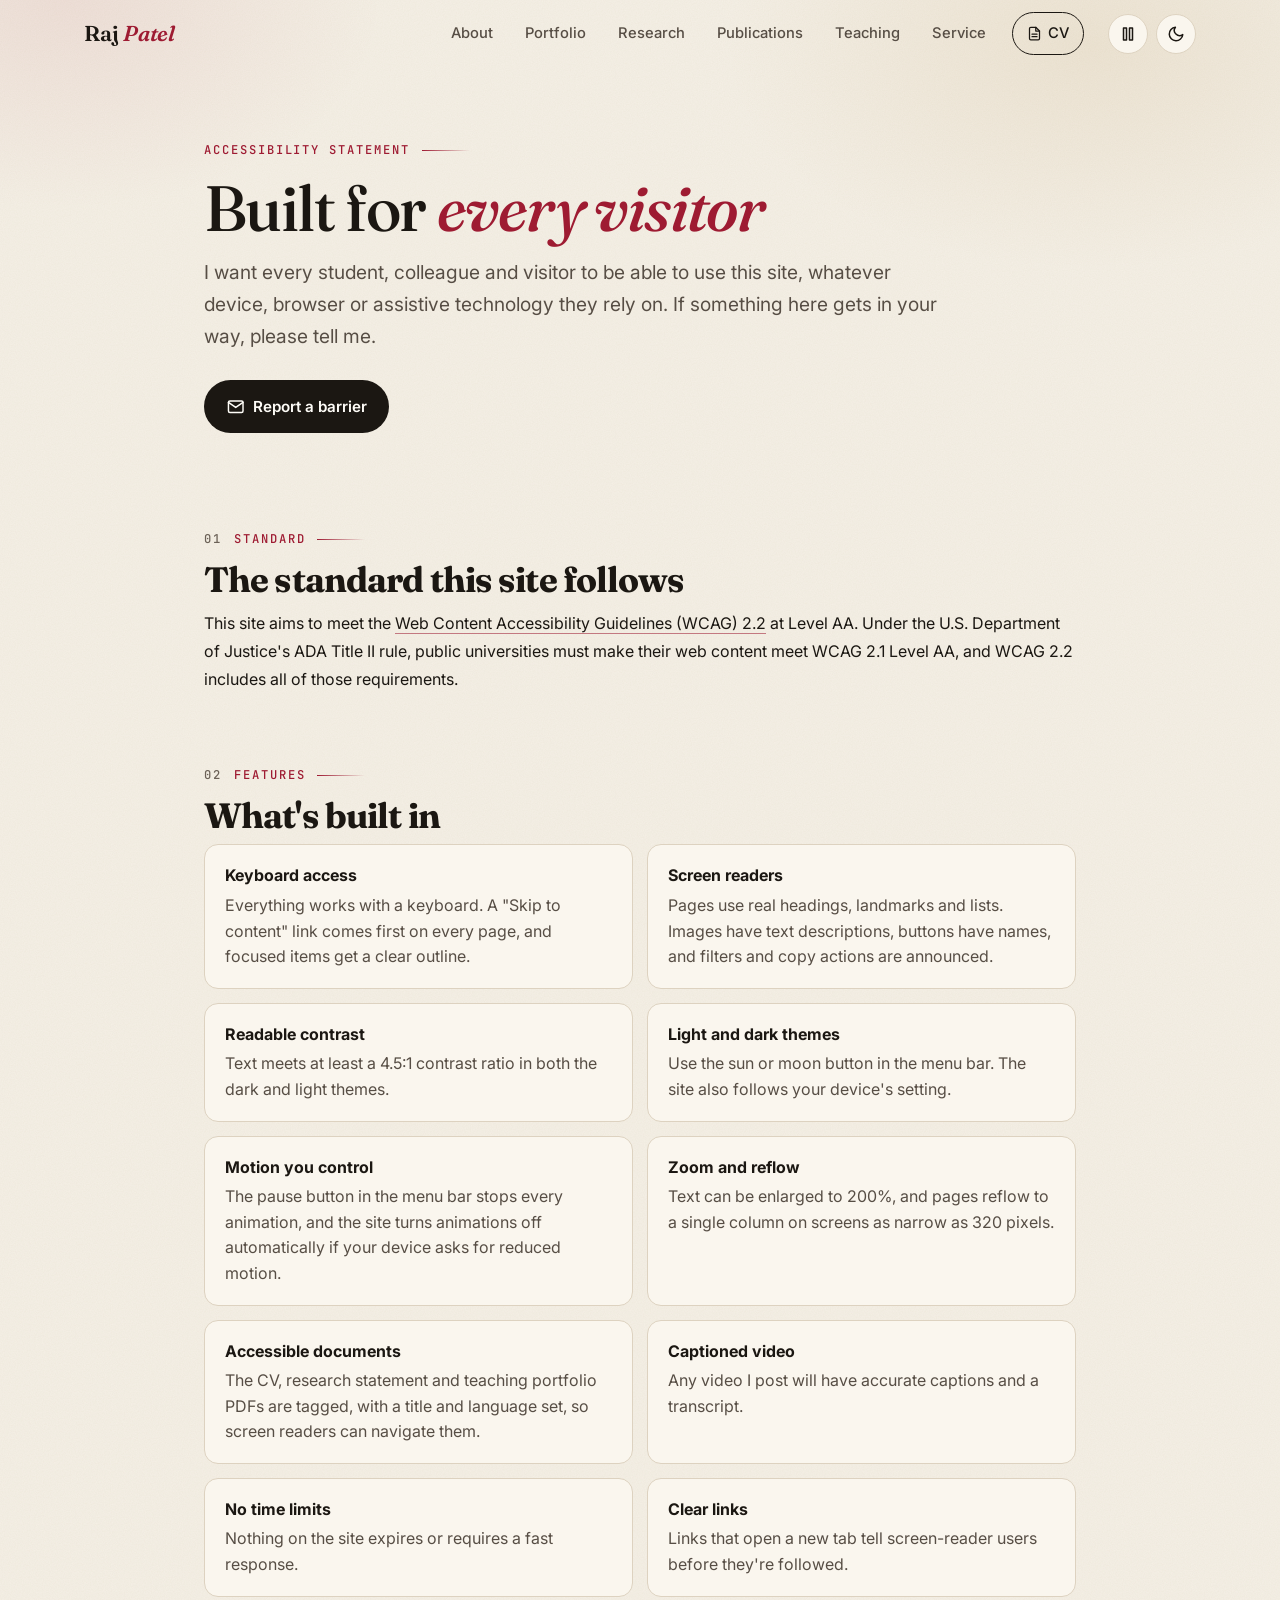
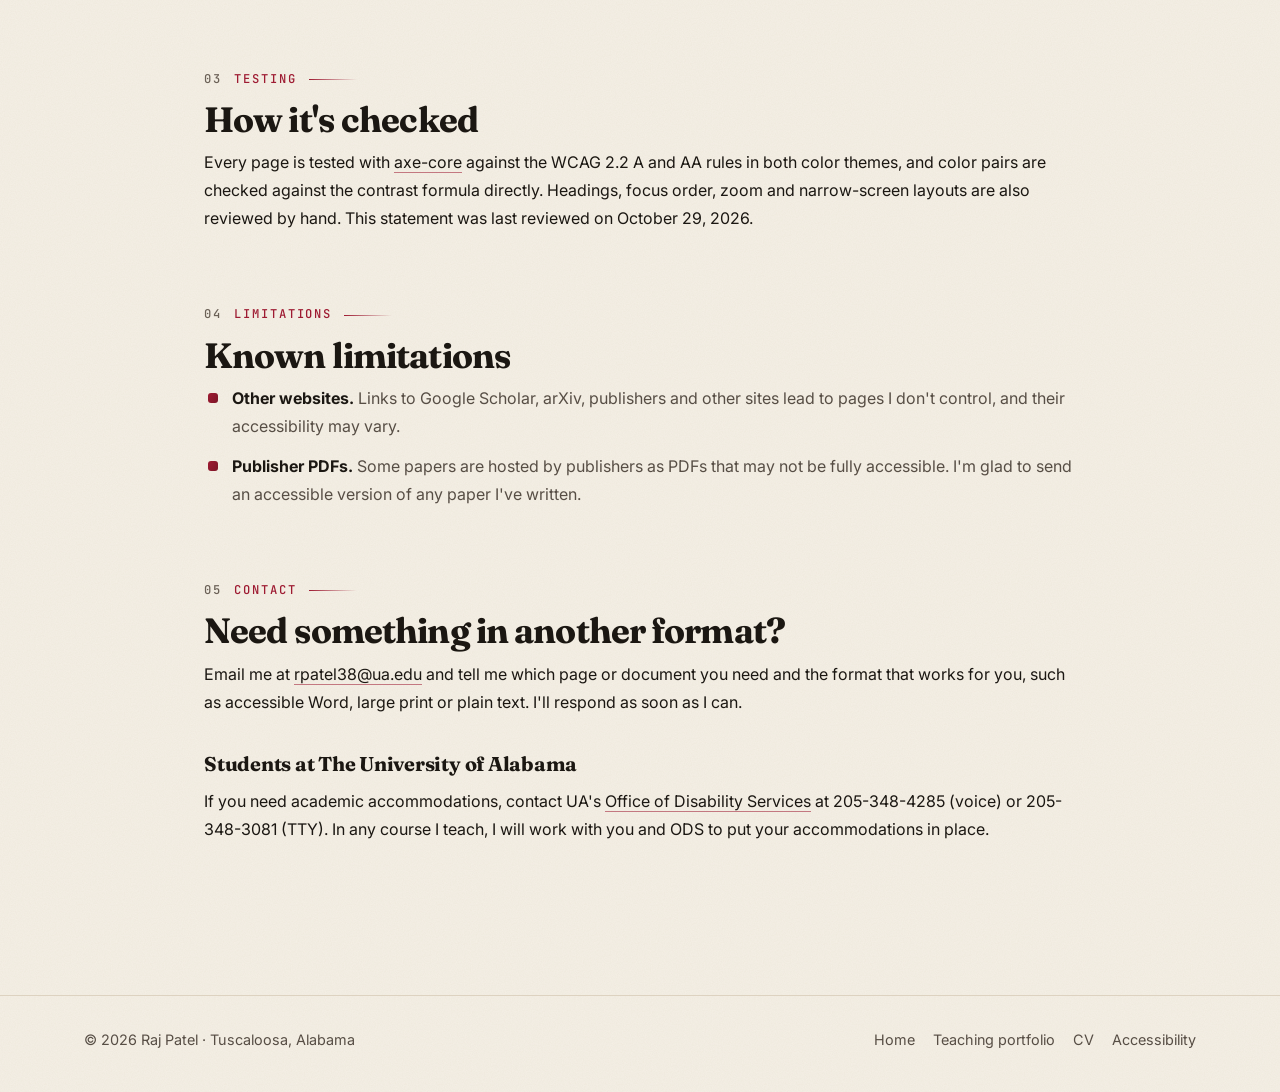
==== commit 8cddca1f: "Updated theme!" ====
--- a/accessibility.html
+++ b/accessibility.html
@@ -1,25 +1,25 @@
 <!DOCTYPE html>
-<html lang="en" data-theme="dark">
+<html lang="en" data-theme="light">
 <head>
   <meta charset="utf-8">
   <meta name="viewport" content="width=device-width, initial-scale=1">
   <title>Accessibility · Raj Patel</title>
   <meta name="description" content="Accessibility statement for Raj Patel's academic portfolio: standards, built-in features, known limitations, and how to request content in another format.">
   <meta name="author" content="Raj Patel">
-  <meta name="theme-color" content="#0b0b12">
+  <meta name="theme-color" content="#f5f0e6">
   <link rel="canonical" href="https://rajpatel-ua.github.io/accessibility.html">
 
   <link rel="icon" href="assets/img/favicon.svg" type="image/svg+xml">
   <link rel="preconnect" href="https://fonts.googleapis.com">
   <link rel="preconnect" href="https://fonts.gstatic.com" crossorigin>
-  <link href="https://fonts.googleapis.com/css2?family=Inter:wght@400;500;600;700&family=JetBrains+Mono:wght@400;500&family=Space+Grotesk:wght@500;600;700&display=swap" rel="stylesheet">
+  <link href="https://fonts.googleapis.com/css2?family=Inter:wght@400;500;600;700&family=JetBrains+Mono:wght@400;500&family=Fraunces:ital,opsz,wght@0,9..144,400..700;1,9..144,400..700&display=swap" rel="stylesheet">
   <link rel="stylesheet" href="assets/css/style.css">
   <link rel="stylesheet" href="assets/css/doc.css">
 
   <script>
     (function () {
       var t = localStorage.getItem('theme');
-      if (!t) t = window.matchMedia('(prefers-color-scheme: light)').matches ? 'light' : 'dark';
+      if (!t) t = window.matchMedia('(prefers-color-scheme: dark)').matches ? 'dark' : 'light';
       document.documentElement.setAttribute('data-theme', t);
       document.documentElement.classList.add('js');
       if (localStorage.getItem('motion') === 'paused') document.documentElement.classList.add('motion-paused');
@@ -45,8 +45,7 @@
   <header class="nav is-scrolled" id="nav">
     <div class="container nav__inner">
       <a href="index.html" class="brand" aria-label="Raj Patel, home">
-        <span class="brand__mark">RP</span>
-        <span class="brand__name">Raj Patel</span>
+        <span class="brand__name">Raj <i>Patel</i></span>
       </a>
       <nav class="nav__links" id="nav-links" aria-label="Primary">
         <a href="index.html#about">About</a>
--- a/assets/css/style.css
+++ b/assets/css/style.css
@@ -1,72 +1,82 @@
 /* ==========================================================================
-   Raj Patel · personal site
-   Palette: UA crimson → plum (a nod to the burgundy suit), teal "secure" signal.
+   Raj Patel · personal site · "Scholar's Edition"
+   Warm paper and ink, UA crimson accent, antique-gold rules, Fraunces serif headings.
+   Every text color meets WCAG 2.2 AA (4.5:1) on every surface in both themes.
    ========================================================================== */
 
 :root {
-  --font-display: "Space Grotesk", "Inter", system-ui, sans-serif;
+  --font-display: "Fraunces", Georgia, "Times New Roman", serif;
   --font-body: "Inter", system-ui, -apple-system, "Segoe UI", Roboto, sans-serif;
   --font-mono: "JetBrains Mono", ui-monospace, SFMono-Regular, Menlo, monospace;
 
-  --radius-sm: 10px;
-  --radius: 18px;
-  --radius-lg: 28px;
+  --radius-sm: 8px;
+  --radius: 12px;
+  --radius-lg: 18px;
   --nav-h: 68px;
   --ease: cubic-bezier(.2, .7, .2, 1);
 }
 
+[data-theme="light"] {
+  --bg: #f5f0e6;
+  --bg-2: #ece5d7;
+  --surface: #faf6ee;
+  --surface-solid: #fffdf8;
+  --surface-hover: #fffdf8;
+  --border: #ddd2c0;
+  --border-strong: #b8aa94;
+  --text: #1b1712;
+  --muted: #574e45;
+  --faint: #6b6157;
+  --accent: #9e1b32;
+  --accent-deep: #7d1527;
+  --accent-2: #7a5a1c;
+  --accent-3: #9e1b32;
+  --signal: #2e6a4f;
+  --gold: #b08a4a;
+  --block: #9e1b32;
+  --fill: #1b1712;
+  --on-fill: #fffdf8;
+  --accent-soft: rgba(158, 27, 50, .08);
+  --plum-soft: rgba(176, 138, 74, .12);
+  --signal-soft: rgba(46, 106, 79, .08);
+  --shadow: 0 18px 40px -26px rgba(60, 40, 20, .38);
+  --nav-bg: rgba(245, 240, 230, .9);
+  --grain: url("data:image/svg+xml;utf8,<svg xmlns='http://www.w3.org/2000/svg' width='180' height='180'><filter id='n'><feTurbulence type='fractalNoise' baseFrequency='.85' numOctaves='2' stitchTiles='stitch'/><feColorMatrix values='0 0 0 0 .32 0 0 0 0 .22 0 0 0 0 .12 0 0 0 .07 0'/></filter><rect width='100%25' height='100%25' filter='url(%23n)'/></svg>");
+  color-scheme: light;
+}
+
 [data-theme="dark"] {
-  --bg: #0b0b12;
-  --bg-2: #101019;
-  --surface: rgba(255, 255, 255, .035);
-  --surface-solid: #14141f;
-  --surface-hover: rgba(255, 255, 255, .06);
-  --border: rgba(255, 255, 255, .09);
-  --border-strong: rgba(255, 255, 255, .16);
-  --text: #eeedf5;
-  --muted: #a6a4b8;
-  --faint: #908ea6;
-  --accent: #ff4f6e;
-  --accent-2: #c04bd9;
-  --accent-3: #ff7a59;
-  --signal: #3ee6c4;
-  --accent-soft: rgba(255, 79, 110, .12);
-  --plum-soft: rgba(192, 75, 217, .12);
-  --signal-soft: rgba(62, 230, 196, .12);
-  --shadow: 0 20px 60px -20px rgba(0, 0, 0, .6);
-  --nav-bg: rgba(11, 11, 18, .72);
-  --canvas-alpha: .55;
+  --bg: #141210;
+  --bg-2: #1c1916;
+  --surface: #1a1714;
+  --surface-solid: #201c18;
+  --surface-hover: #241f1a;
+  --border: #3a332b;
+  --border-strong: #5c5146;
+  --text: #f1e9da;
+  --muted: #cbbfab;
+  --faint: #a39785;
+  --accent: #f0646f;
+  --accent-deep: #d24c5b;
+  --accent-2: #dcb771;
+  --accent-3: #f0646f;
+  --signal: #8ccfa9;
+  --gold: #b8955a;
+  --block: #9e1b32;
+  --fill: #f1e9da;
+  --on-fill: #141210;
+  --accent-soft: rgba(240, 100, 111, .12);
+  --plum-soft: rgba(220, 183, 113, .08);
+  --signal-soft: rgba(140, 207, 169, .1);
+  --shadow: 0 20px 50px -24px rgba(0, 0, 0, .6);
+  --nav-bg: rgba(20, 18, 16, .9);
+  --grain: url("data:image/svg+xml;utf8,<svg xmlns='http://www.w3.org/2000/svg' width='180' height='180'><filter id='n'><feTurbulence type='fractalNoise' baseFrequency='.85' numOctaves='2' stitchTiles='stitch'/><feColorMatrix values='0 0 0 0 1 0 0 0 0 .95 0 0 0 0 .88 0 0 0 .035 0'/></filter><rect width='100%25' height='100%25' filter='url(%23n)'/></svg>");
   color-scheme: dark;
 }
 
-[data-theme="light"] {
-  --bg: #faf8f5;
-  --bg-2: #f3efe9;
-  --surface: rgba(255, 255, 255, .75);
-  --surface-solid: #ffffff;
-  --surface-hover: #ffffff;
-  --border: rgba(24, 18, 36, .1);
-  --border-strong: rgba(24, 18, 36, .2);
-  --text: #17131f;
-  --muted: #565166;
-  --faint: #686377;
-  --accent: #c81d45;
-  --accent-2: #8a2aa6;
-  --accent-3: #e0533a;
-  --signal: #077562;
-  --accent-soft: rgba(200, 29, 69, .08);
-  --plum-soft: rgba(138, 42, 166, .08);
-  --signal-soft: rgba(12, 154, 128, .1);
-  --shadow: 0 20px 50px -24px rgba(40, 20, 50, .25);
-  --nav-bg: rgba(250, 248, 245, .78);
-  --canvas-alpha: .45;
-  color-scheme: light;
-}
-
 :root {
-  --grad: linear-gradient(120deg, var(--accent-3) 0%, var(--accent) 38%, var(--accent-2) 100%);
-  /* Deeper gradient for filled controls so white text stays above 5.6:1 */
-  --grad-fill: linear-gradient(120deg, #c81d45 0%, #b0207a 50%, #8a2aa6 100%);
+  --grad: linear-gradient(120deg, var(--accent) 0%, var(--accent-deep) 100%);
+  --grad-fill: linear-gradient(var(--fill), var(--fill));
 }
 
 /* ---------- Base ---------- */
@@ -102,7 +112,7 @@
 }
 ul, ol { margin: 0; padding: 0; }
 button { font: inherit; color: inherit; cursor: pointer; }
-::selection { background: #c81d45; color: #fff; }
+::selection { background: var(--accent); color: var(--on-fill); }
 
 :focus-visible {
   outline: 2px solid var(--accent);
@@ -1350,8 +1360,8 @@
 /* ==========================================================================
    Additions: survey counts, projects + dialogs, course card, live Scholar data
    ========================================================================== */
-[data-theme="dark"] { --warn: #f5b041; --warn-soft: rgba(245, 176, 65, .12); }
-[data-theme="light"] { --warn: #965400; --warn-soft: rgba(163, 92, 0, .08); }
+[data-theme="dark"] { --warn: #e8b95a; --warn-soft: rgba(232, 185, 90, .12); }
+[data-theme="light"] { --warn: #8a5600; --warn-soft: rgba(138, 86, 0, .08); }
 
 .pipeline__counts { display: flex; flex-wrap: wrap; gap: 6px; margin-top: 8px; }
 .pipeline__counts b {
@@ -1715,3 +1725,121 @@
   .btn, .filter, .icon-btn, .copy-btn { border: 1px solid ButtonText; }
   .hero__canvas, .hero__glow, .portrait__ring, .portrait::before { display: none; }
 }
+
+
+/* ==========================================================================
+   Scholar's Edition: typography, controls and the hero portrait
+   ========================================================================== */
+body { background-color: var(--bg); background-image: var(--grain); }
+
+h1, h2, h3, h4 { font-optical-sizing: auto; letter-spacing: -.012em; }
+.section__head h2, .contact h2 { font-weight: 500; letter-spacing: -.02em; }
+.grad-text {
+  background: none;
+  -webkit-background-clip: border-box;
+  background-clip: border-box;
+  color: var(--accent);
+  font-style: italic;
+  animation: none;
+}
+.project__metric, .contact__address { font-weight: 500; }
+.contact__address { font-style: italic; }
+
+.skip-link { background: var(--fill); color: var(--on-fill); }
+
+/* Brand: serif wordmark */
+.brand { font-family: var(--font-display); font-weight: 600; font-size: 1.35rem; letter-spacing: -.01em; }
+.brand i { color: var(--accent); }
+.brand__mark { display: none; }
+
+/* Nav: underline the active link instead of a pill */
+.nav__links a.is-active { background: none; color: var(--text); box-shadow: inset 0 -2px 0 var(--accent); border-radius: 0; }
+.nav__links .nav__cta { border-color: var(--text); }
+
+/* Buttons: ink fill, crimson on hover */
+.btn--primary { background: var(--fill); color: var(--on-fill); box-shadow: none; }
+.btn--primary:hover { background: var(--accent); color: var(--on-fill); box-shadow: none; }
+.btn--ghost { background: transparent; border-color: var(--text); }
+.btn--ghost:hover { border-color: var(--accent); color: var(--accent); }
+.filter.is-active { background: var(--fill); color: var(--on-fill); box-shadow: none; }
+.filter.is-active span { background: color-mix(in srgb, var(--on-fill) 18%, transparent); color: var(--on-fill); }
+.pipeline__num { background: var(--accent); color: var(--on-fill); }
+.badge, .tags li, .theme__papers li, .pub__cites { border-radius: 4px; }
+
+/* Hero */
+.hero__glow { background: radial-gradient(560px 460px at 76% 46%, var(--plum-soft), transparent 70%); }
+.hero__eyebrow {
+  display: flex;
+  align-items: center;
+  gap: 14px;
+  margin-bottom: 26px;
+  font-family: var(--font-mono);
+  font-size: .74rem;
+  letter-spacing: .1em;
+  text-transform: uppercase;
+  color: var(--accent);
+}
+.hero__eyebrow::before { content: ""; width: 40px; height: 1px; background: currentColor; flex-shrink: 0; }
+.hero__title { font-weight: 500; font-size: clamp(3.2rem, 7vw, 6.3rem); line-height: .97; letter-spacing: -.028em; }
+.hero__name { color: var(--accent); font-style: italic; font-weight: 500; }
+.hero__lead { margin-bottom: 34px; }
+
+.stats { gap: 0; border-top: 1px solid var(--text); max-width: 560px; }
+.stat { padding: 16px 0 0 18px; border-left: 1px solid var(--border); }
+.stat:first-child { padding-left: 0; border-left: 0; }
+.stat dd { font-weight: 500; font-size: clamp(2rem, 3.4vw, 2.6rem); }
+
+/* Portrait: arched frame, crimson offset block, research seal, figure caption */
+.hero__visual { justify-content: center; }
+.portrait { position: relative; width: min(390px, 100%); aspect-ratio: auto; margin: 0; padding-right: 22px; }
+.portrait::before { display: none; }
+.portrait__stage { position: relative; aspect-ratio: 390 / 510; }
+.portrait__block,
+.portrait__frame {
+  position: absolute;
+  inset: 0;
+  border-radius: 50% 50% 14px 14px / 38.2% 38.2% 14px 14px;
+}
+.portrait__block {
+  background: var(--block);
+  transform: translate(calc(20px + var(--bx, 0px)), calc(20px + var(--by, 0px)));
+  transition: transform .6s var(--ease);
+  animation: blockIn 1.1s .25s var(--ease) both;
+}
+@keyframes blockIn { from { transform: translate(0, 0); } }
+.portrait__frame {
+  z-index: 1;
+  overflow: hidden;
+  border: 1.5px solid var(--text);
+  background: var(--surface-solid);
+  transform: perspective(900px) rotateX(var(--rx, 0deg)) rotateY(var(--ry, 0deg));
+  transition: transform .5s var(--ease);
+}
+.portrait__frame img { width: 100%; height: 100%; object-fit: cover; object-position: 50% 14%; transform: scale(1.02); }
+.portrait__seal {
+  position: absolute;
+  z-index: 2;
+  left: -64px;
+  bottom: 13%;
+  width: 136px;
+  height: 136px;
+  border-radius: 50%;
+  background: var(--bg);
+  border: 1.5px solid var(--text);
+}
+.portrait__seal .seal__text { fill: var(--text); font-family: var(--font-mono); font-size: 9.5px; }
+.portrait__seal .seal__mono { fill: var(--accent); font-family: var(--font-display); font-style: italic; font-size: 27px; }
+.seal__ring { transform-box: fill-box; transform-origin: center; animation: spin 48s linear infinite; }
+.portrait__caption { margin-top: 38px; font-family: var(--font-mono); font-size: .78rem; letter-spacing: .04em; color: var(--muted); }
+.portrait__caption b { color: var(--text); font-weight: 500; }
+
+@media (max-width: 1024px) {
+  .portrait { width: min(320px, 78vw); }
+}
+@media (max-width: 560px) {
+  .hero__eyebrow::before { display: none; }
+  .stat:nth-child(odd) { padding-left: 0; border-left: 0; }
+  .stat { padding-top: 14px; }
+  .portrait__seal { width: 104px; height: 104px; left: -34px; }
+  .portrait__caption { margin-top: 30px; }
+}
--- a/assets/css/doc.css
+++ b/assets/css/doc.css
@@ -183,7 +183,7 @@
 }
 .cv-head { padding-bottom: 22px; border-bottom: 2px solid var(--accent); }
 .cv-head h1 { font-size: clamp(2.2rem, 5vw, 3rem); letter-spacing: -.03em; }
-.page-hero__title { margin: 0; font-family: var(--font-display); font-size: clamp(2.4rem, 5.4vw, 4rem); font-weight: 700; letter-spacing: -.035em; line-height: 1.05; }
+.page-hero__title { margin: 0; font-family: var(--font-display); font-size: clamp(2.4rem, 5.4vw, 4rem); font-weight: 500; letter-spacing: -.035em; line-height: 1.05; }
 .cv-head__role { margin-top: 6px; font-size: 1.05rem; color: var(--text); }
 .cv-head__contact { margin-top: 10px; display: flex; flex-wrap: wrap; gap: 4px 18px; font-size: .9rem; color: var(--muted); }
 
@@ -416,9 +416,9 @@
   height: 72px;
   margin-bottom: 8px;
   border-radius: 50%;
-  background: var(--grad);
-  color: #fff;
-  box-shadow: 0 12px 40px -10px var(--accent);
+  background: var(--accent);
+  color: var(--on-fill);
+  box-shadow: none;
 }
 .video__play .icon { width: 26px; height: 26px; fill: currentColor; margin-left: 4px; }
 
@@ -459,3 +459,9 @@
 @media screen and (max-width: 760px) { .a11y-list { grid-template-columns: 1fr; } }
 /* Let long DOIs and URLs wrap on narrow screens */
 .cv-pubs li > span:last-child, .cv-entry > *, .cv-head__contact { min-width: 0; overflow-wrap: anywhere; }
+
+/* Scholar's Edition */
+.page-hero h1 { font-weight: 500; letter-spacing: -.025em; }
+.cv-head h1 { font-weight: 500; }
+
+.qa .qa__q { margin-top: 0; }
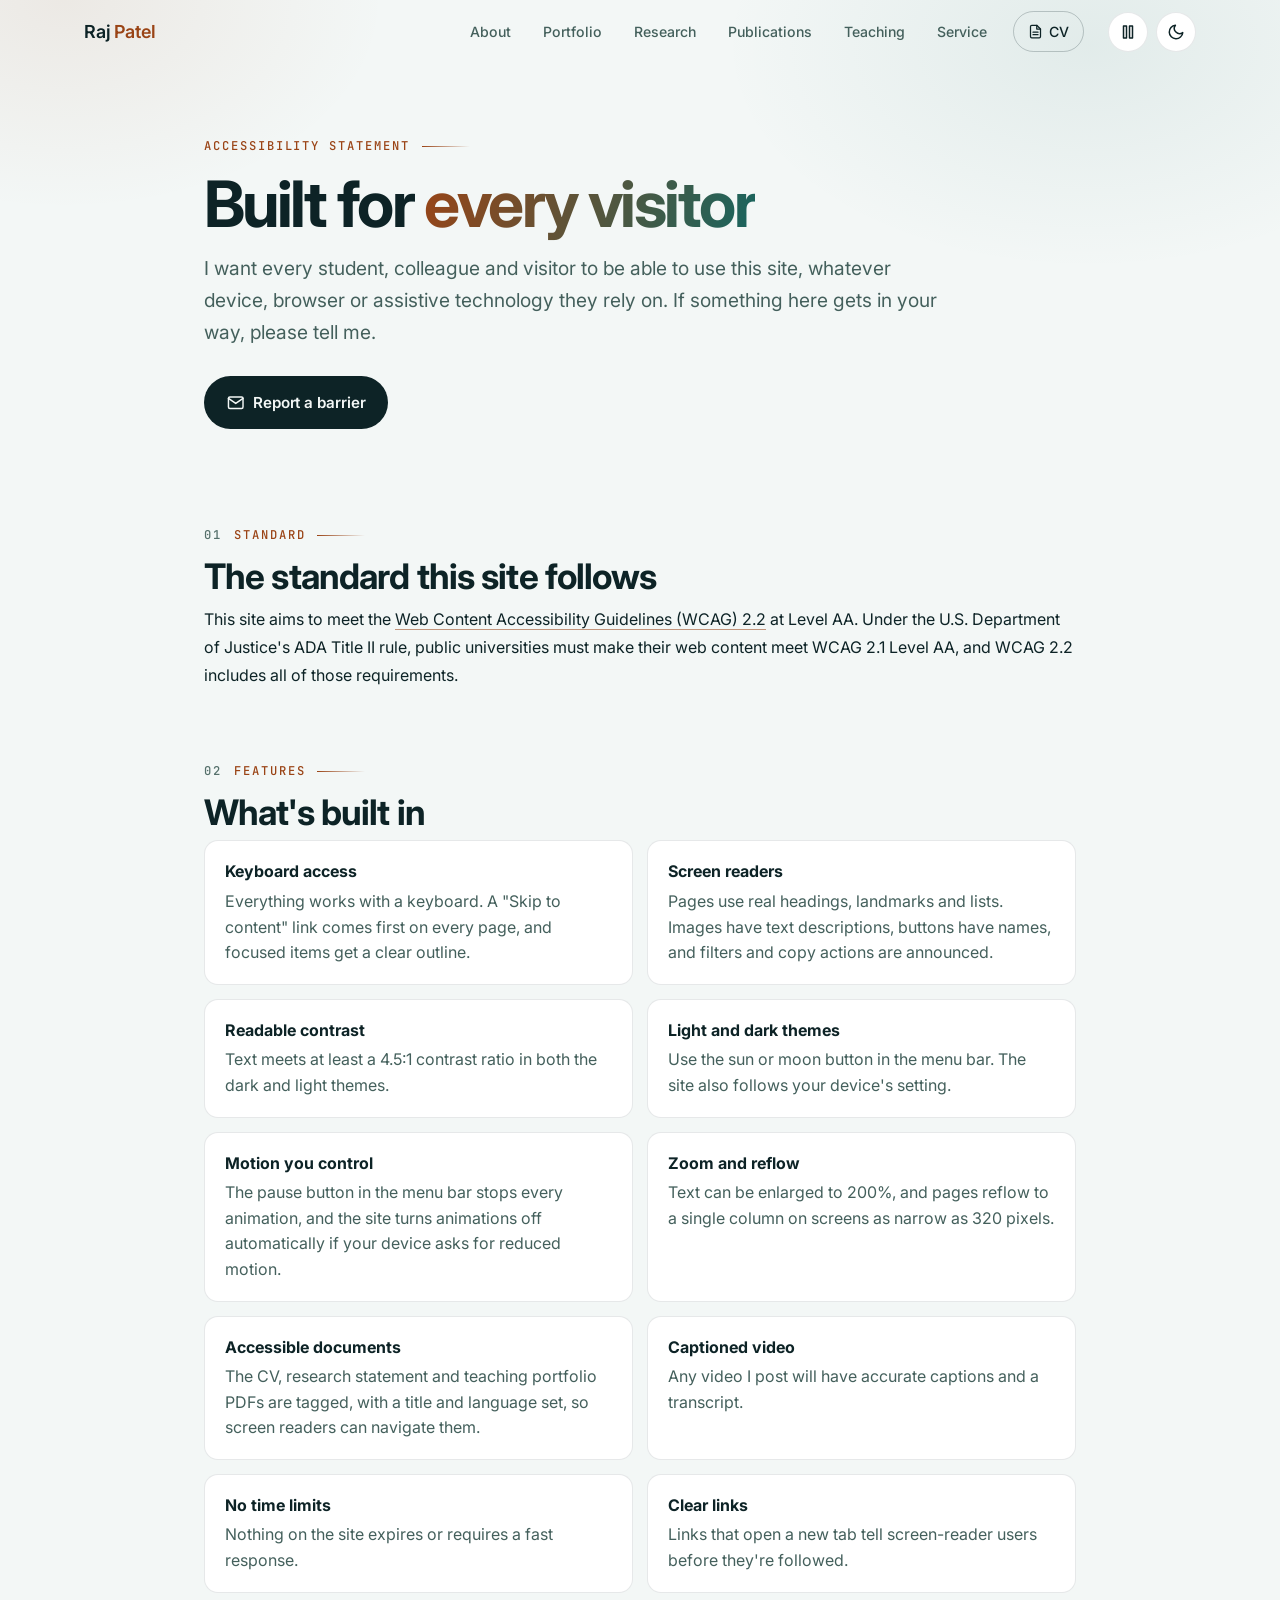
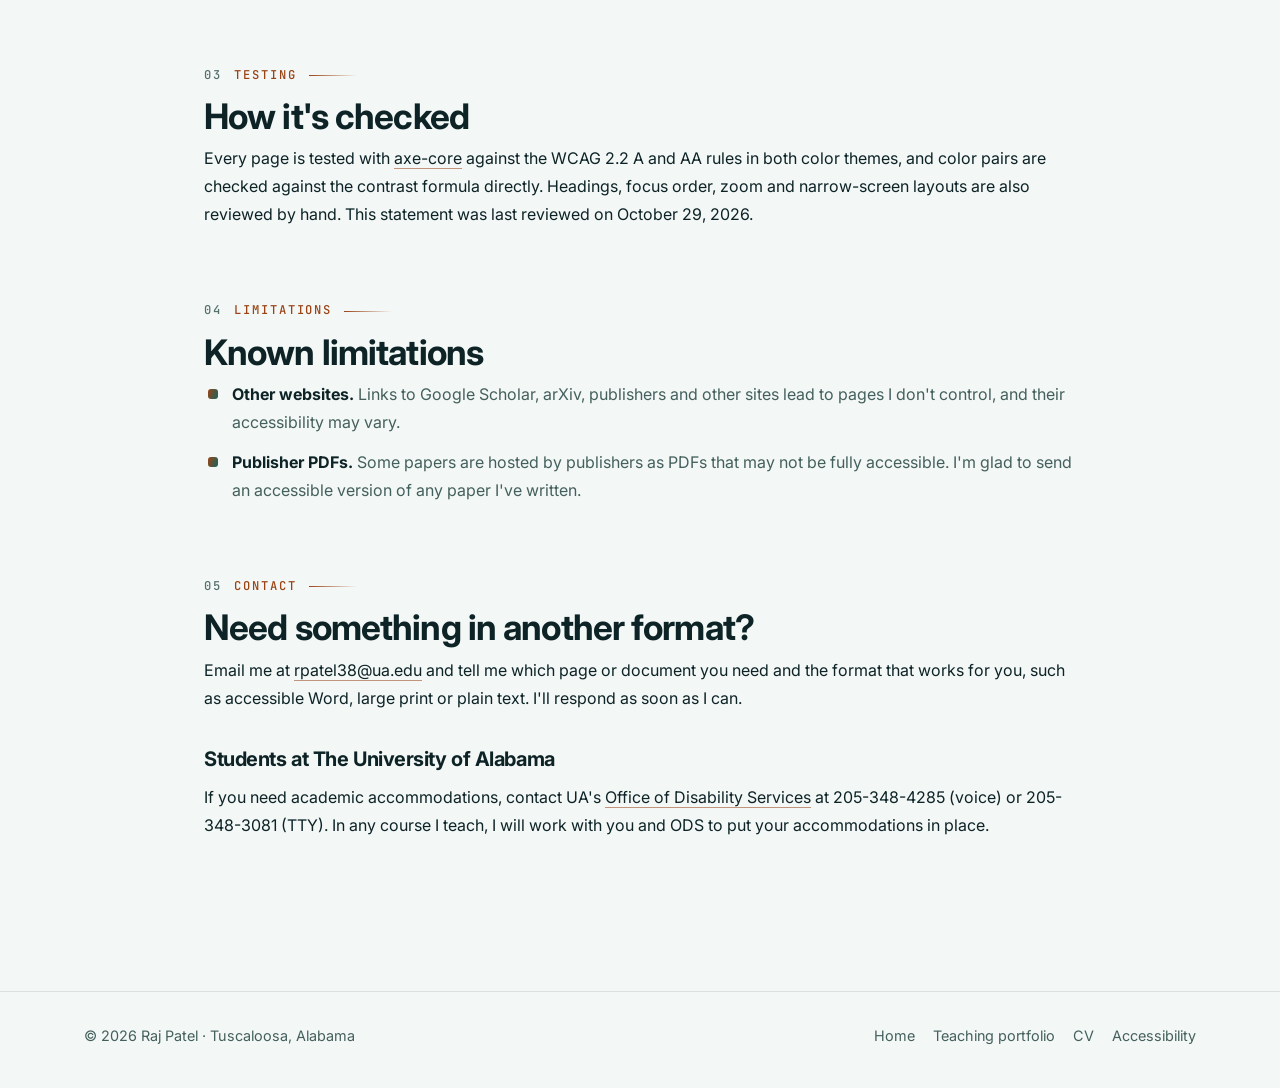
==== commit 6067fa4a: "Adding new visual site to my page" ====
--- a/accessibility.html
+++ b/accessibility.html
@@ -1,25 +1,25 @@
 <!DOCTYPE html>
-<html lang="en" data-theme="light">
+<html lang="en" data-theme="dark">
 <head>
   <meta charset="utf-8">
   <meta name="viewport" content="width=device-width, initial-scale=1">
   <title>Accessibility · Raj Patel</title>
   <meta name="description" content="Accessibility statement for Raj Patel's academic portfolio: standards, built-in features, known limitations, and how to request content in another format.">
   <meta name="author" content="Raj Patel">
-  <meta name="theme-color" content="#f5f0e6">
+  <meta name="theme-color" content="#051416">
   <link rel="canonical" href="https://rajpatel-ua.github.io/accessibility.html">
 
   <link rel="icon" href="assets/img/favicon.svg" type="image/svg+xml">
   <link rel="preconnect" href="https://fonts.googleapis.com">
   <link rel="preconnect" href="https://fonts.gstatic.com" crossorigin>
-  <link href="https://fonts.googleapis.com/css2?family=Inter:wght@400;500;600;700&family=JetBrains+Mono:wght@400;500&family=Fraunces:ital,opsz,wght@0,9..144,400..700;1,9..144,400..700&display=swap" rel="stylesheet">
-  <link rel="stylesheet" href="assets/css/style.css">
-  <link rel="stylesheet" href="assets/css/doc.css">
+  <link href="https://fonts.googleapis.com/css2?family=Inter:wght@400;500;600;700;800&family=JetBrains+Mono:wght@400;500&display=swap" rel="stylesheet">
+  <link rel="stylesheet" href="assets/css/style.css?v=20261029e">
+  <link rel="stylesheet" href="assets/css/doc.css?v=20261029e">
 
   <script>
     (function () {
       var t = localStorage.getItem('theme');
-      if (!t) t = window.matchMedia('(prefers-color-scheme: dark)').matches ? 'dark' : 'light';
+      if (!t) t = window.matchMedia('(prefers-color-scheme: light)').matches ? 'light' : 'dark';
       document.documentElement.setAttribute('data-theme', t);
       document.documentElement.classList.add('js');
       if (localStorage.getItem('motion') === 'paused') document.documentElement.classList.add('motion-paused');
@@ -163,6 +163,6 @@
     </div>
   </footer>
 
-  <script src="assets/js/main.js" defer></script>
+  <script src="assets/js/main.js?v=20261029e" defer></script>
 </body>
 </html>
--- a/assets/css/style.css
+++ b/assets/css/style.css
@@ -1,81 +1,87 @@
 /* ==========================================================================
-   Raj Patel · personal site · "Scholar's Edition"
-   Warm paper and ink, UA crimson accent, antique-gold rules, Fraunces serif headings.
-   Every text color meets WCAG 2.2 AA (4.5:1) on every surface in both themes.
+   Raj Patel · personal site · "Deep Teal & Copper"
+   Deep teal (the complement of the burgundy suit) with copper accents.
+   System fonts (SF Pro on Apple devices, Inter elsewhere). Every text color meets
+   WCAG 2.2 AA (4.5:1) on every surface in both themes.
    ========================================================================== */
 
 :root {
-  --font-display: "Fraunces", Georgia, "Times New Roman", serif;
-  --font-body: "Inter", system-ui, -apple-system, "Segoe UI", Roboto, sans-serif;
-  --font-mono: "JetBrains Mono", ui-monospace, SFMono-Regular, Menlo, monospace;
-
-  --radius-sm: 8px;
-  --radius: 12px;
-  --radius-lg: 18px;
-  --nav-h: 68px;
-  --ease: cubic-bezier(.2, .7, .2, 1);
+  --font-display: -apple-system, BlinkMacSystemFont, "SF Pro Display", "Inter", "Segoe UI", Roboto, sans-serif;
+  --font-body: -apple-system, BlinkMacSystemFont, "SF Pro Text", "Inter", "Segoe UI", Roboto, sans-serif;
+  --font-mono: ui-monospace, "SF Mono", "JetBrains Mono", SFMono-Regular, Menlo, monospace;
+
+  --radius-sm: 10px;
+  --radius: 20px;
+  --radius-lg: 28px;
+  --nav-h: 64px;
+  --ease: cubic-bezier(.25, .1, .25, 1);
+  --ease-out: cubic-bezier(.16, 1, .3, 1);
+}
+
+[data-theme="dark"] {
+  --bg: #051416;
+  --bg-2: #081c1f;
+  --surface: rgba(255, 255, 255, .045);
+  --surface-solid: #0b2124;
+  --surface-hover: rgba(255, 255, 255, .075);
+  --border: rgba(255, 255, 255, .09);
+  --border-strong: rgba(255, 255, 255, .18);
+  --text: #eef6f4;
+  --muted: #a7c0bb;
+  --faint: #8aa6a1;
+  --accent: #f0a57a;
+  --accent-deep: #d9875a;
+  --accent-2: #e6cf9a;
+  --accent-3: #f0a57a;
+  --signal: #7fd8c4;
+  --fill: #f0a57a;
+  --on-fill: #1c0f07;
+  --block: #a8552b;
+  --accent-soft: rgba(240, 165, 122, .12);
+  --plum-soft: rgba(127, 216, 196, .1);
+  --signal-soft: rgba(127, 216, 196, .1);
+  --glow-1: rgba(20, 130, 128, .5);
+  --glow-2: rgba(240, 165, 122, .15);
+  --hero-top: #06191b;
+  --name-grad: linear-gradient(180deg, #ffe2cc 0%, #f0a57a 45%, #2a8c86 100%);
+  --shadow: 0 30px 60px -30px rgba(0, 0, 0, .7);
+  --nav-bg: rgba(5, 20, 22, .72);
+  color-scheme: dark;
 }
 
 [data-theme="light"] {
-  --bg: #f5f0e6;
-  --bg-2: #ece5d7;
-  --surface: #faf6ee;
-  --surface-solid: #fffdf8;
-  --surface-hover: #fffdf8;
-  --border: #ddd2c0;
-  --border-strong: #b8aa94;
-  --text: #1b1712;
-  --muted: #574e45;
-  --faint: #6b6157;
-  --accent: #9e1b32;
-  --accent-deep: #7d1527;
-  --accent-2: #7a5a1c;
-  --accent-3: #9e1b32;
-  --signal: #2e6a4f;
-  --gold: #b08a4a;
-  --block: #9e1b32;
-  --fill: #1b1712;
-  --on-fill: #fffdf8;
-  --accent-soft: rgba(158, 27, 50, .08);
-  --plum-soft: rgba(176, 138, 74, .12);
-  --signal-soft: rgba(46, 106, 79, .08);
-  --shadow: 0 18px 40px -26px rgba(60, 40, 20, .38);
-  --nav-bg: rgba(245, 240, 230, .9);
-  --grain: url("data:image/svg+xml;utf8,<svg xmlns='http://www.w3.org/2000/svg' width='180' height='180'><filter id='n'><feTurbulence type='fractalNoise' baseFrequency='.85' numOctaves='2' stitchTiles='stitch'/><feColorMatrix values='0 0 0 0 .32 0 0 0 0 .22 0 0 0 0 .12 0 0 0 .07 0'/></filter><rect width='100%25' height='100%25' filter='url(%23n)'/></svg>");
+  --bg: #f3f7f6;
+  --bg-2: #e7efed;
+  --surface: #ffffff;
+  --surface-solid: #ffffff;
+  --surface-hover: #ffffff;
+  --border: rgba(13, 35, 38, .1);
+  --border-strong: rgba(13, 35, 38, .22);
+  --text: #0d2326;
+  --muted: #44605c;
+  --faint: #55706b;
+  --accent: #9a4416;
+  --accent-deep: #7f3711;
+  --accent-2: #6f5418;
+  --accent-3: #9a4416;
+  --signal: #17655f;
+  --fill: #0d2326;
+  --on-fill: #f3f7f6;
+  --block: #9a4416;
+  --accent-soft: rgba(154, 68, 22, .08);
+  --plum-soft: rgba(23, 101, 95, .08);
+  --signal-soft: rgba(23, 101, 95, .08);
+  --glow-1: rgba(42, 140, 134, .26);
+  --glow-2: rgba(240, 165, 122, .3);
+  --hero-top: #e3eeec;
+  --name-grad: linear-gradient(180deg, #0d2326 0%, #17655f 55%, #b4622f 100%);
+  --shadow: 0 30px 60px -34px rgba(13, 35, 38, .25);
+  --nav-bg: rgba(243, 247, 246, .78);
   color-scheme: light;
 }
 
-[data-theme="dark"] {
-  --bg: #141210;
-  --bg-2: #1c1916;
-  --surface: #1a1714;
-  --surface-solid: #201c18;
-  --surface-hover: #241f1a;
-  --border: #3a332b;
-  --border-strong: #5c5146;
-  --text: #f1e9da;
-  --muted: #cbbfab;
-  --faint: #a39785;
-  --accent: #f0646f;
-  --accent-deep: #d24c5b;
-  --accent-2: #dcb771;
-  --accent-3: #f0646f;
-  --signal: #8ccfa9;
-  --gold: #b8955a;
-  --block: #9e1b32;
-  --fill: #f1e9da;
-  --on-fill: #141210;
-  --accent-soft: rgba(240, 100, 111, .12);
-  --plum-soft: rgba(220, 183, 113, .08);
-  --signal-soft: rgba(140, 207, 169, .1);
-  --shadow: 0 20px 50px -24px rgba(0, 0, 0, .6);
-  --nav-bg: rgba(20, 18, 16, .9);
-  --grain: url("data:image/svg+xml;utf8,<svg xmlns='http://www.w3.org/2000/svg' width='180' height='180'><filter id='n'><feTurbulence type='fractalNoise' baseFrequency='.85' numOctaves='2' stitchTiles='stitch'/><feColorMatrix values='0 0 0 0 1 0 0 0 0 .95 0 0 0 0 .88 0 0 0 .035 0'/></filter><rect width='100%25' height='100%25' filter='url(%23n)'/></svg>");
-  color-scheme: dark;
-}
-
 :root {
-  --grad: linear-gradient(120deg, var(--accent) 0%, var(--accent-deep) 100%);
+  --grad: linear-gradient(110deg, var(--accent) 0%, var(--signal) 100%);
   --grad-fill: linear-gradient(var(--fill), var(--fill));
 }
 
@@ -770,7 +776,7 @@
   color: var(--accent-2);
   margin-bottom: 18px;
 }
-[data-theme="dark"] .spotlight__venue { color: #d98ae8; }
+
 .spotlight__text > p:not([class]) { color: var(--muted); line-height: 1.75; }
 .spotlight__note {
   padding: 12px 16px;
@@ -1064,7 +1070,7 @@
   border: 1px solid;
 }
 .badge--journal { color: var(--accent-2); border-color: color-mix(in srgb, var(--accent-2) 45%, transparent); background: var(--plum-soft); }
-[data-theme="dark"] .badge--journal { color: #d98ae8; }
+
 .badge--conf { color: var(--accent); border-color: color-mix(in srgb, var(--accent) 45%, transparent); background: var(--accent-soft); }
 .badge--preprint { color: var(--muted); border-color: var(--border-strong); background: var(--surface); }
 .badge--first { color: var(--signal); border-color: color-mix(in srgb, var(--signal) 45%, transparent); background: var(--signal-soft); }
@@ -1360,7 +1366,7 @@
 /* ==========================================================================
    Additions: survey counts, projects + dialogs, course card, live Scholar data
    ========================================================================== */
-[data-theme="dark"] { --warn: #e8b95a; --warn-soft: rgba(232, 185, 90, .12); }
+[data-theme="dark"] { --warn: #f2c063; --warn-soft: rgba(242, 192, 99, .12); }
 [data-theme="light"] { --warn: #8a5600; --warn-soft: rgba(138, 86, 0, .08); }
 
 .pipeline__counts { display: flex; flex-wrap: wrap; gap: 6px; margin-top: 8px; }
@@ -1728,118 +1734,210 @@
 
 
 /* ==========================================================================
-   Scholar's Edition: typography, controls and the hero portrait
+   Type, controls, hero scene and scroll-linked motion
    ========================================================================== */
-body { background-color: var(--bg); background-image: var(--grain); }
-
-h1, h2, h3, h4 { font-optical-sizing: auto; letter-spacing: -.012em; }
-.section__head h2, .contact h2 { font-weight: 500; letter-spacing: -.02em; }
+body { -webkit-font-smoothing: antialiased; -moz-osx-font-smoothing: grayscale; }
+h1, h2, h3, h4 { letter-spacing: -.022em; }
+.section__head h2 { font-weight: 700; letter-spacing: -.035em; font-size: clamp(2.2rem, 4.6vw, 3.6rem); line-height: 1.05; }
+.section__sub { font-size: 1.15rem; }
+.contact h2 { font-weight: 700; letter-spacing: -.035em; }
+
+/* Gradient headline accents, like Apple's product pages */
 .grad-text {
-  background: none;
-  -webkit-background-clip: border-box;
-  background-clip: border-box;
-  color: var(--accent);
-  font-style: italic;
+  background: var(--grad);
+  -webkit-background-clip: text;
+  background-clip: text;
+  color: transparent;
   animation: none;
 }
-.project__metric, .contact__address { font-weight: 500; }
-.contact__address { font-style: italic; }
-
-.skip-link { background: var(--fill); color: var(--on-fill); }
-
-/* Brand: serif wordmark */
-.brand { font-family: var(--font-display); font-weight: 600; font-size: 1.35rem; letter-spacing: -.01em; }
-.brand i { color: var(--accent); }
+
+/* Brand: wordmark */
+.brand { font-family: var(--font-display); font-weight: 600; font-size: 1.12rem; letter-spacing: -.01em; }
+.brand i { font-style: normal; color: var(--accent); }
 .brand__mark { display: none; }
 
-/* Nav: underline the active link instead of a pill */
+/* Nav: thin glass bar, lighter blur for smooth scrolling */
+.nav { height: var(--nav-h); }
+.nav.is-scrolled { backdrop-filter: saturate(180%) blur(12px); -webkit-backdrop-filter: saturate(180%) blur(12px); }
+.nav__links a { font-size: .88rem; }
 .nav__links a.is-active { background: none; color: var(--text); box-shadow: inset 0 -2px 0 var(--accent); border-radius: 0; }
-.nav__links .nav__cta { border-color: var(--text); }
-
-/* Buttons: ink fill, crimson on hover */
+
+/* Buttons: Apple-style pills */
+.btn { font-weight: 600; letter-spacing: -.005em; transition: transform .35s var(--ease-out), background-color .25s, border-color .25s, color .25s; }
 .btn--primary { background: var(--fill); color: var(--on-fill); box-shadow: none; }
-.btn--primary:hover { background: var(--accent); color: var(--on-fill); box-shadow: none; }
-.btn--ghost { background: transparent; border-color: var(--text); }
+.btn--primary:hover { background: color-mix(in srgb, var(--fill) 88%, #fff); color: var(--on-fill); box-shadow: none; }
+.btn--ghost { background: transparent; border-color: var(--border-strong); }
 .btn--ghost:hover { border-color: var(--accent); color: var(--accent); }
 .filter.is-active { background: var(--fill); color: var(--on-fill); box-shadow: none; }
 .filter.is-active span { background: color-mix(in srgb, var(--on-fill) 18%, transparent); color: var(--on-fill); }
-.pipeline__num { background: var(--accent); color: var(--on-fill); }
-.badge, .tags li, .theme__papers li, .pub__cites { border-radius: 4px; }
-
-/* Hero */
-.hero__glow { background: radial-gradient(560px 460px at 76% 46%, var(--plum-soft), transparent 70%); }
+.pipeline__num { background: var(--block); color: #fff; }
+.spotlight__venue { color: var(--accent-2); }
+.skip-link { background: var(--fill); color: var(--on-fill); }
+
+/* Calmer surfaces: hairline borders, no heavy glows */
+.spotlight::before, .project::before { opacity: .6; }
+.project__metric { background: var(--grad); -webkit-background-clip: text; background-clip: text; color: transparent; }
+
+/* ---------- Hero: your photo is the backdrop ---------- */
+.hero {
+  position: relative;
+  display: block;
+  min-height: 0;
+  padding: 0;
+  overflow: clip;
+}
+.hero__sticky {
+  position: relative;
+  height: 100vh;
+  height: 100svh;
+  min-height: 640px;
+  overflow: hidden;
+  isolation: isolate;
+}
+.hero__backdrop {
+  position: absolute;
+  inset: 0;
+  z-index: -1;
+  background:
+    radial-gradient(38% 55% at 50% 62%, var(--glow-1), transparent 72%),
+    radial-gradient(28% 36% at 74% 28%, var(--glow-2), transparent 70%),
+    radial-gradient(26% 30% at 24% 34%, var(--glow-2), transparent 70%),
+    linear-gradient(180deg, var(--hero-top) 0%, var(--bg) 88%);
+}
+.hero__layer {
+  position: absolute;
+  inset: 0;
+  pointer-events: none;
+  will-change: transform, opacity;
+}
+.hero__layer--name { z-index: 0; display: flex; justify-content: center; align-items: flex-start; padding-top: calc(var(--nav-h) + 3.5vh); }
+.hero__layer--subject { z-index: 1; display: flex; justify-content: center; align-items: flex-end; }
+.hero__bigname {
+  margin: 0;
+  font-family: var(--font-display);
+  font-weight: 800;
+  font-size: clamp(4rem, 17vw, 16.5rem);
+  line-height: .9;
+  letter-spacing: -.055em;
+  white-space: nowrap;
+  background: var(--name-grad);
+  -webkit-background-clip: text;
+  background-clip: text;
+  color: transparent;
+  animation: heroNameIn 1.4s var(--ease-out) both;
+}
+.hero__subject {
+  display: block;
+  height: min(82vh, 780px);
+  aspect-ratio: 1399 / 2271;
+  -webkit-mask-image: linear-gradient(to bottom, #000 76%, transparent 99%);
+  mask-image: linear-gradient(to bottom, #000 76%, transparent 99%);
+  animation: heroSubjectIn 1.4s .12s var(--ease-out) both;
+}
+.hero__subject img { display: block; width: 100%; height: 100%; object-fit: contain; object-position: bottom; }
+.hero__veil { position: absolute; inset: 0; z-index: 3; background: var(--bg); opacity: 0; pointer-events: none; will-change: opacity; }
+
+.hero__content {
+  position: absolute;
+  left: 0;
+  right: 0;
+  bottom: 0;
+  z-index: 2;
+  display: grid;
+  grid-template-columns: minmax(0, 316px) 1fr minmax(0, 280px);
+  align-items: end;
+  gap: 24px;
+  padding-bottom: 7vh;
+  will-change: transform, opacity;
+}
+.hero__intro, .hero__aside { animation: heroFadeUp 1s .45s var(--ease-out) both; }
+.hero__aside { grid-column: 3; }
+.hero__content:focus-within { opacity: 1 !important; transform: none !important; }
 .hero__eyebrow {
-  display: flex;
-  align-items: center;
-  gap: 14px;
-  margin-bottom: 26px;
+  margin-bottom: 14px;
   font-family: var(--font-mono);
   font-size: .74rem;
-  letter-spacing: .1em;
+  letter-spacing: .08em;
   text-transform: uppercase;
   color: var(--accent);
 }
-.hero__eyebrow::before { content: ""; width: 40px; height: 1px; background: currentColor; flex-shrink: 0; }
-.hero__title { font-weight: 500; font-size: clamp(3.2rem, 7vw, 6.3rem); line-height: .97; letter-spacing: -.028em; }
-.hero__name { color: var(--accent); font-style: italic; font-weight: 500; }
-.hero__lead { margin-bottom: 34px; }
-
-.stats { gap: 0; border-top: 1px solid var(--text); max-width: 560px; }
-.stat { padding: 16px 0 0 18px; border-left: 1px solid var(--border); }
-.stat:first-child { padding-left: 0; border-left: 0; }
-.stat dd { font-weight: 500; font-size: clamp(2rem, 3.4vw, 2.6rem); }
-
-/* Portrait: arched frame, crimson offset block, research seal, figure caption */
-.hero__visual { justify-content: center; }
-.portrait { position: relative; width: min(390px, 100%); aspect-ratio: auto; margin: 0; padding-right: 22px; }
-.portrait::before { display: none; }
-.portrait__stage { position: relative; aspect-ratio: 390 / 510; }
-.portrait__block,
-.portrait__frame {
-  position: absolute;
-  inset: 0;
-  border-radius: 50% 50% 14px 14px / 38.2% 38.2% 14px 14px;
-}
-.portrait__block {
-  background: var(--block);
-  transform: translate(calc(20px + var(--bx, 0px)), calc(20px + var(--by, 0px)));
-  transition: transform .6s var(--ease);
-  animation: blockIn 1.1s .25s var(--ease) both;
-}
-@keyframes blockIn { from { transform: translate(0, 0); } }
-.portrait__frame {
-  z-index: 1;
-  overflow: hidden;
-  border: 1.5px solid var(--text);
-  background: var(--surface-solid);
-  transform: perspective(900px) rotateX(var(--rx, 0deg)) rotateY(var(--ry, 0deg));
-  transition: transform .5s var(--ease);
-}
-.portrait__frame img { width: 100%; height: 100%; object-fit: cover; object-position: 50% 14%; transform: scale(1.02); }
-.portrait__seal {
-  position: absolute;
-  z-index: 2;
-  left: -64px;
-  bottom: 13%;
-  width: 136px;
-  height: 136px;
-  border-radius: 50%;
-  background: var(--bg);
-  border: 1.5px solid var(--text);
-}
-.portrait__seal .seal__text { fill: var(--text); font-family: var(--font-mono); font-size: 9.5px; }
-.portrait__seal .seal__mono { fill: var(--accent); font-family: var(--font-display); font-style: italic; font-size: 27px; }
-.seal__ring { transform-box: fill-box; transform-origin: center; animation: spin 48s linear infinite; }
-.portrait__caption { margin-top: 38px; font-family: var(--font-mono); font-size: .78rem; letter-spacing: .04em; color: var(--muted); }
-.portrait__caption b { color: var(--text); font-weight: 500; }
-
-@media (max-width: 1024px) {
-  .portrait { width: min(320px, 78vw); }
+.hero__lead { font-size: 1.2rem; line-height: 1.5; color: var(--text); max-width: 30ch; margin-bottom: 24px; }
+.hero__ctas { max-width: 316px; }
+.hero__ctas { margin-bottom: 0; gap: 10px; }
+.hero__aside .stats { grid-template-columns: repeat(2, minmax(0, 1fr)); gap: 18px 24px; padding-top: 0; border-top: 0; max-width: none; }
+.hero__aside .stat dd { font-size: clamp(1.9rem, 2.6vw, 2.4rem); font-weight: 700; letter-spacing: -.03em; }
+.hero__aside .stats__note { margin-top: 14px; }
+
+@keyframes heroNameIn { from { opacity: 0; transform: translate3d(0, 6vh, 0) scale(.96); letter-spacing: -.02em; } }
+@keyframes heroSubjectIn { from { opacity: 0; transform: translate3d(0, 8vh, 0) scale(.97); } }
+@keyframes heroFadeUp { from { opacity: 0; transform: translate3d(0, 24px, 0); } }
+
+/* Pinned scroll scene on larger screens: the backdrop stays put while the layers move at different speeds */
+@media (min-width: 1200px) {
+  .hero--scene { height: 175vh; }
+  .hero--scene .hero__sticky { position: sticky; top: 0; }
+}
+@keyframes sceneName { to { transform: translate3d(0, -16vh, 0) scale(1.08); opacity: .18; } }
+@keyframes sceneSubject { to { transform: translate3d(0, 4vh, 0) scale(.9); } }
+@keyframes sceneContent { 55%, 100% { transform: translate3d(0, -8vh, 0); opacity: 0; } }
+@keyframes sceneVeil { 40% { opacity: 0; } to { opacity: 1; } }
+
+@supports (animation-timeline: view()) {
+  @media (min-width: 1200px) and (prefers-reduced-motion: no-preference) {
+    /* Inset 0: otherwise the timeline inherits scroll-padding-top and starts part-way through */
+    .hero--scene { view-timeline: --hero block; view-timeline-inset: 0; }
+    .hero--scene .hero__layer--name    { animation: sceneName linear both;    animation-timeline: --hero; animation-range: contain 0% contain 100%; }
+    .hero--scene .hero__layer--subject { animation: sceneSubject linear both; animation-timeline: --hero; animation-range: contain 0% contain 100%; }
+    .hero--scene .hero__content        { animation: sceneContent linear both; animation-timeline: --hero; animation-range: contain 0% contain 100%; }
+    .hero--scene .hero__veil           { animation: sceneVeil linear both;    animation-timeline: --hero; animation-range: contain 0% contain 100%; }
+  }
+}
+/* Fallback for browsers without scroll-driven animations: JS sets --p from 0 to 1 */
+@supports not (animation-timeline: view()) {
+  @media (min-width: 1200px) {
+    .hero--scene .hero__layer--name { transform: translate3d(0, calc(var(--p, 0) * -16vh), 0) scale(calc(1 + var(--p, 0) * .08)); opacity: calc(1 - var(--p, 0) * .82); }
+    .hero--scene .hero__layer--subject { transform: translate3d(0, calc(var(--p, 0) * 4vh), 0) scale(calc(1 - var(--p, 0) * .1)); }
+    .hero--scene .hero__content { transform: translate3d(0, calc(min(var(--p, 0) / .55, 1) * -8vh), 0); opacity: calc(1 - min(var(--p, 0) / .55, 1)); }
+    .hero--scene .hero__veil { opacity: calc(max(var(--p, 0) - .4, 0) / .6); }
+  }
+}
+
+/* Tablet and phone: no pinning, content flows under the photo */
+@media (max-width: 1199px) {
+  .hero__sticky { height: auto; min-height: 0; padding-top: calc(var(--nav-h) + 16px); display: flex; flex-direction: column; }
+  .hero__layer { position: relative; inset: auto; }
+  .hero__layer--name { padding-top: 0; }
+  .hero__bigname { font-size: clamp(3.4rem, 19vw, 10rem); }
+  .hero__layer--subject { margin-top: -7vw; }
+  .hero__subject { height: min(64svh, 620px); }
+  .hero__content { position: relative; grid-template-columns: 1fr; gap: 28px; padding: 8px 24px 56px; }
+  .hero__aside { grid-column: auto; }
+  .hero__aside .stats { grid-template-columns: repeat(4, minmax(0, 1fr)); }
 }
 @media (max-width: 560px) {
-  .hero__eyebrow::before { display: none; }
-  .stat:nth-child(odd) { padding-left: 0; border-left: 0; }
-  .stat { padding-top: 14px; }
-  .portrait__seal { width: 104px; height: 104px; left: -34px; }
-  .portrait__caption { margin-top: 30px; }
-}
+  .hero__aside .stats { grid-template-columns: repeat(2, minmax(0, 1fr)); }
+  .hero__lead { font-size: 1.1rem; }
+}
+
+/* ---------- Scroll-linked reveals (tied to scroll position, like Apple's pages) ---------- */
+@keyframes revealIn { from { opacity: 0; transform: translate3d(0, 36px, 0) scale(.985); } to { opacity: 1; transform: none; } }
+@supports (animation-timeline: view()) {
+  @media (prefers-reduced-motion: no-preference) {
+    .js .reveal {
+      opacity: 1;
+      transform: none;
+      transition: none;
+      animation: revealIn linear both;
+      animation-timeline: view();
+      animation-range: entry 0% cover 22%;
+    }
+  }
+}
+
+/* Paused or reduced motion: the hero becomes a normal, unpinned section */
+.motion-paused .hero--scene { height: auto; }
+.motion-paused .hero--scene .hero__sticky { position: relative; }
+@media (prefers-reduced-motion: reduce) {
+  .hero--scene { height: auto; }
+  .hero--scene .hero__sticky { position: relative; }
+}
--- a/assets/css/doc.css
+++ b/assets/css/doc.css
@@ -183,7 +183,7 @@
 }
 .cv-head { padding-bottom: 22px; border-bottom: 2px solid var(--accent); }
 .cv-head h1 { font-size: clamp(2.2rem, 5vw, 3rem); letter-spacing: -.03em; }
-.page-hero__title { margin: 0; font-family: var(--font-display); font-size: clamp(2.4rem, 5.4vw, 4rem); font-weight: 500; letter-spacing: -.035em; line-height: 1.05; }
+.page-hero__title { margin: 0; font-family: var(--font-display); font-size: clamp(2.4rem, 5.4vw, 4rem); font-weight: 700; letter-spacing: -.035em; line-height: 1.05; }
 .cv-head__role { margin-top: 6px; font-size: 1.05rem; color: var(--text); }
 .cv-head__contact { margin-top: 10px; display: flex; flex-wrap: wrap; gap: 4px 18px; font-size: .9rem; color: var(--muted); }
 
@@ -253,7 +253,7 @@
     --bg: #fff; --bg-2: #f4f2f2; --surface: #fff; --surface-solid: #fff; --surface-hover: #fff;
     --border: #d9d4d6; --border-strong: #bdb5b8;
     --text: #141014; --muted: #2f2a30; --faint: #6a6370;
-    --accent: #9e1b32; --accent-2: #6b2a6b; --signal: #0b6b5a;
+    --accent: #8a3a12; --accent-2: #6b4f12; --signal: #0b5f58;
     --accent-soft: #f7eef0; --plum-soft: transparent; --signal-soft: #eef6f4;
     --shadow: none;
     color-scheme: light;
@@ -461,7 +461,7 @@
 .cv-pubs li > span:last-child, .cv-entry > *, .cv-head__contact { min-width: 0; overflow-wrap: anywhere; }
 
 /* Scholar's Edition */
-.page-hero h1 { font-weight: 500; letter-spacing: -.025em; }
-.cv-head h1 { font-weight: 500; }
+.page-hero h1 { font-weight: 700; letter-spacing: -.04em; }
+.cv-head h1 { font-weight: 700; letter-spacing: -.035em; }
 
 .qa .qa__q { margin-top: 0; }
